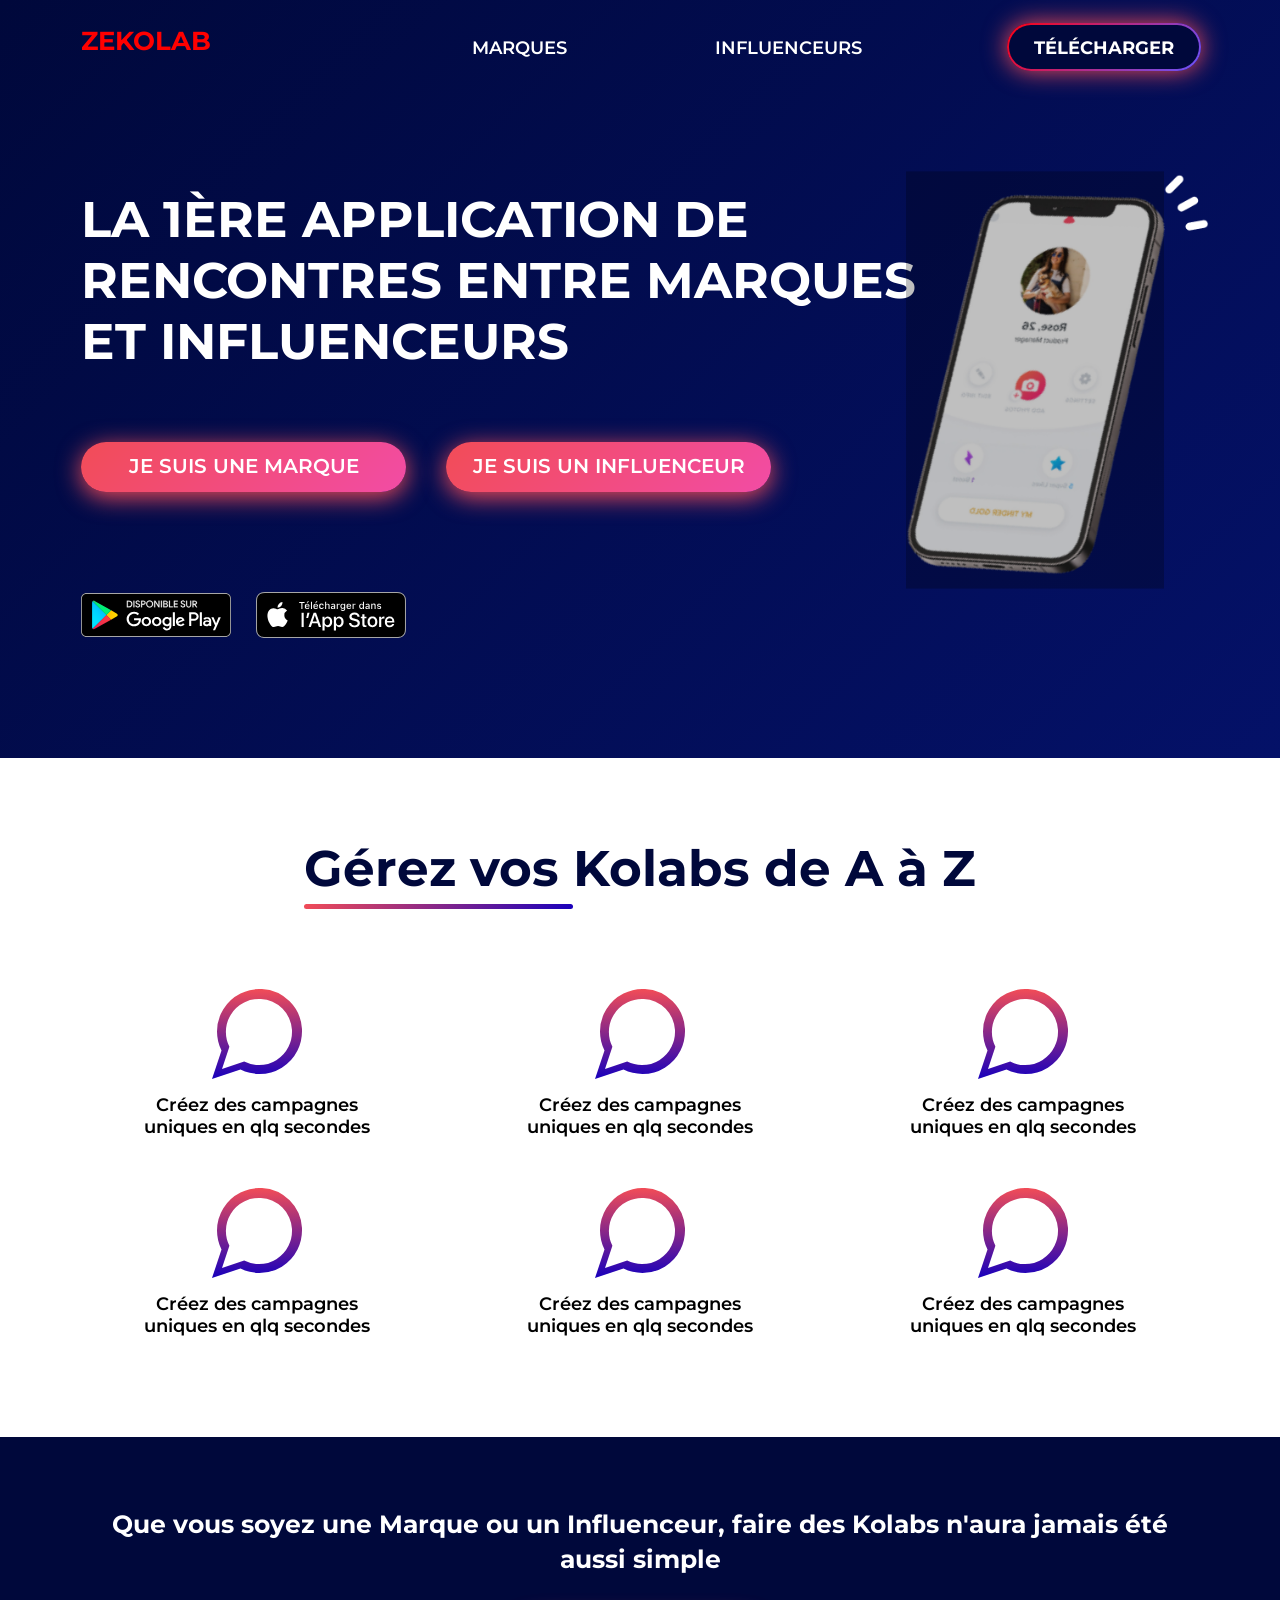
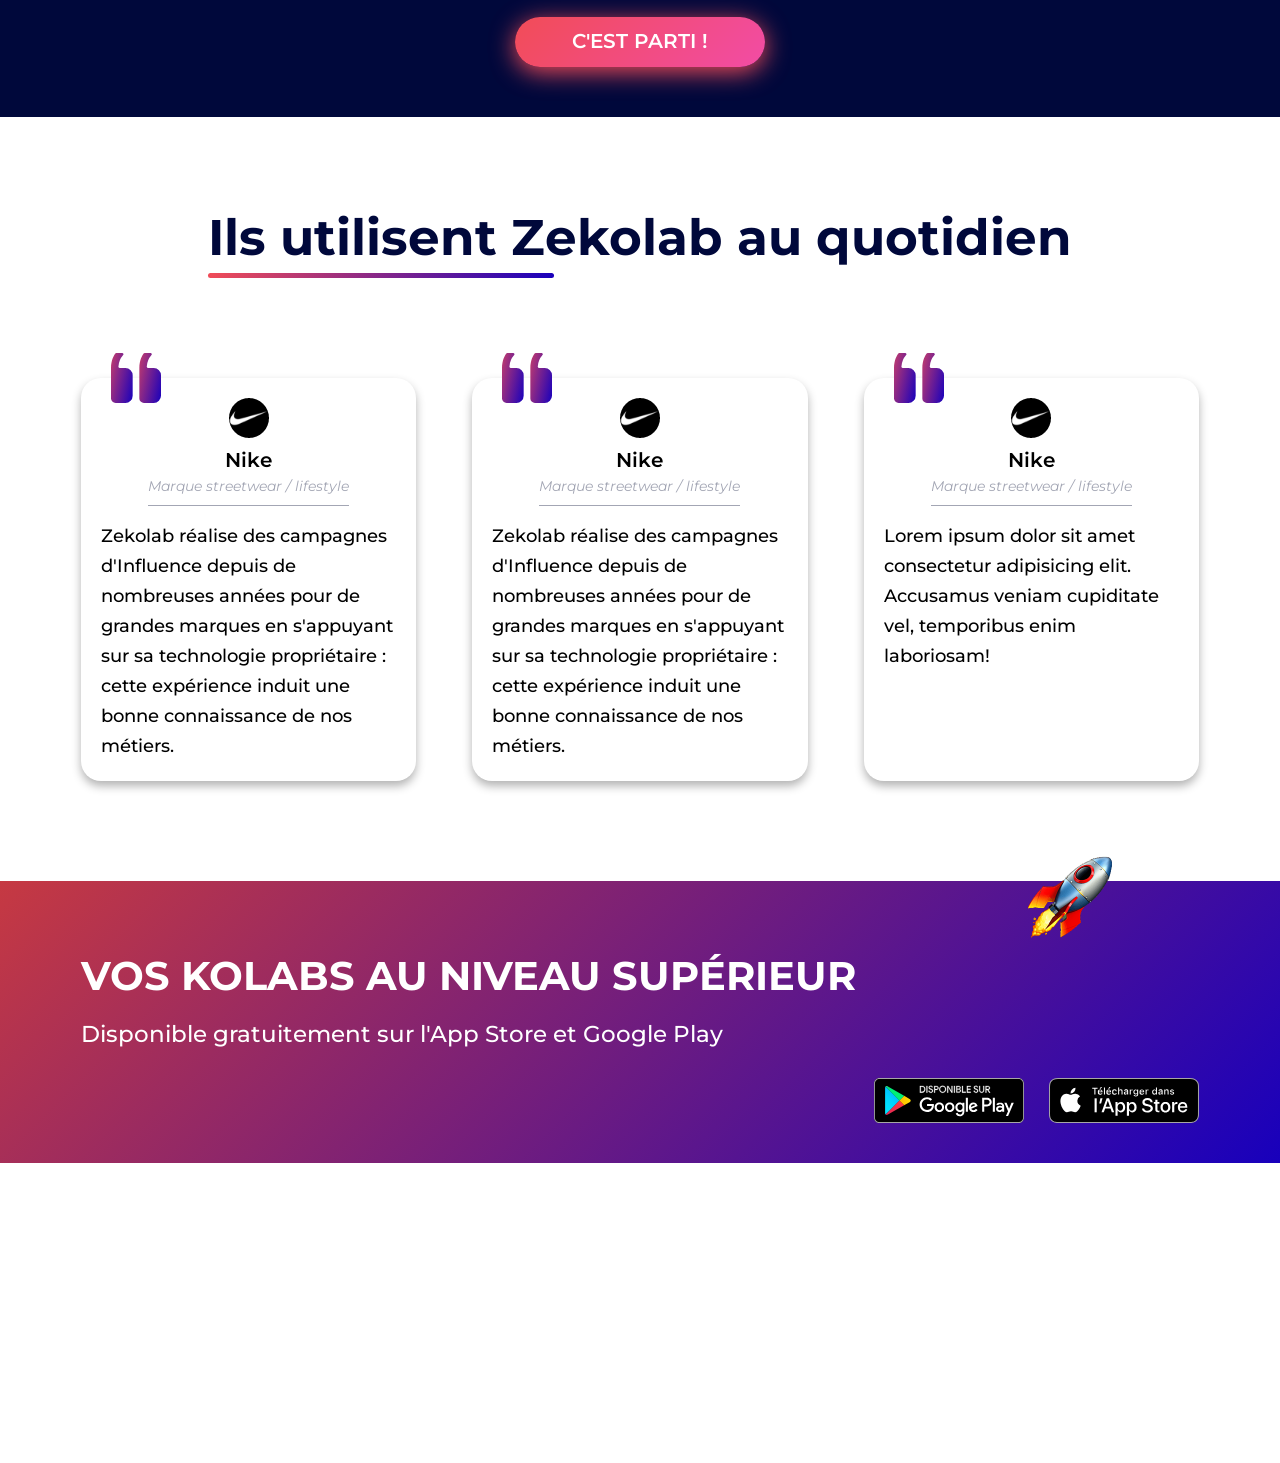
==== index.html @ 4296b431 "Few updates" ====
<!DOCTYPE html>
<html lang="en">

<head>
    <meta charset="UTF-8">
    <meta http-equiv="X-UA-Compatible" content="IE=edge">
    <meta name="viewport" content="width=device-width, initial-scale=1.0">

    <!-- LINKING CSS SHEETS  -->
    <link rel="stylesheet" href="./css/styles.css">
    <title>Zekolab | La première application de rencontres entre marques et influenceurs</title>

    <!-- LINKING SCRIPTS -->
    <script src="./scripts/header.js" type="text/javascript" defer></script>

</head>

<body>

    <section class="hero">

        <header>
            <nav class="container navbar row between" role="navigation">
                <div class="logo">
                    <h2 style="color:red">Zekolab</h2>
                </div>
                <ul class="navbar_content row between al-center">
                    <li><a href="#" class="navbar_link">Marques</a></li>
                    <li><a href="#" class="navbar_link">Influenceurs</a></li>
                    <!-- <li><a href="#" class="navbar_link">Blog</a></li> -->
                    <div class="navbar_cta-container">
                        <li><a href="#" class="navbar_cta">Télécharger</a></li>
                    </div>
                </ul>
                <label for="toggle-burger" class="burger-menu">
                    <input type="checkbox" id="toggle-burger" />
                    <span class="icon_burger-top"></span>
                    <span class="icon_burger-mid"></span>
                    <span class="icon_burger-bottom"></span>
                </label>
            </nav>
        </header>

        <div class="container hero-content row between">
            <div class="hero_left">
                <h1>La 1ère application de rencontres entre marques et influenceurs</h1>

                <div class="row container-ctas">
                    <div class="btn_container btn-red">
                        <a href="#" class="btn">Je suis une marque</a>
                    </div>
                    <div class="btn_container btn-red">
                        <a href="#" class="btn">Je suis un influenceur</a>
                    </div>
                </div>

            </div>
            <!-- METTRE UN SOURCESET ??? -->
            <div class="hero_right">
                <img src="./assets/images/mockup-phone-overlay.png" alt="Mockup téléphone Zekolab">
            </div>
        </div>
        <div class="container row al-center badge_container">
            <a href="#" class="badge-store">
                <img src="./assets/images/badge-play-store.svg" alt="Badge Play Store">
            </a>
            <a href="#" class="badge-store">
                <img src="./assets/images/badge-appstore.svg" alt="Badge Apple Store">
            </a>
        </div>
        <!-- <div class="container hero-content">
            <h1>La 1ère application de rencontres entre marques et influenceurs</h1>

            <div class="row container-ctas">
                <div class="btn_container btn-red">
                    <a href="#" class="btn">Je suis une marque</a>
                </div>
                <div class="btn_container btn-red">
                    <a href="#" class="btn">Je suis un influenceur</a>
                </div>
            </div>

            <div class="row al-center badge_container">
                <a href="#" class="badge-store">
                    <img src="./assets/images/badge-play-store.svg" alt="Badge Play Store">
                </a>
                <a href="#" class="badge-store">
                    <img src="./assets/images/badge-appstore.svg" alt="Badge Apple Store">
                </a>
            </div>
        </div> -->
    </section>

    <main role="main">
        <section class="container features">

            <div class="title_container">
                <h2 class="title-big">Gérez vos Kolabs de <nobr>A à Z</nobr>
                </h2>
            </div>

            <article class="features_block">
                <div class="features-article">
                    <img src="./assets/images/Groupe 26.svg" alt="">
                    <p>Créez des campagnes uniques en qlq secondes</p>
                </div>
                <div class="features-article">
                    <img src="./assets/images/Groupe 26.svg" alt="">
                    <p>Créez des campagnes uniques en qlq secondes</p>
                </div>
                <div class="features-article">
                    <img src="./assets/images/Groupe 26.svg" alt="">
                    <p>Créez des campagnes uniques en qlq secondes</p>
                </div>
                <div class="features-article">
                    <img src="./assets/images/Groupe 26.svg" alt="">
                    <p>Créez des campagnes uniques en qlq secondes</p>
                </div>
                <div class="features-article">
                    <img src="./assets/images/Groupe 26.svg" alt="">
                    <p>Créez des campagnes uniques en qlq secondes</p>
                </div>
                <div class="features-article">
                    <img src="./assets/images/Groupe 26.svg" alt="">
                    <p>Créez des campagnes uniques en qlq secondes</p>
                </div>
            </article>
        </section>

        <section class="go">
            <div class="container">
                <h3>Que vous soyez une Marque ou un Influenceur, faire des Kolabs n'aura jamais été aussi simple</h3>
                <div class="btn_container btn-red">
                    <a href="#" class="btn">C'est parti !</a>
                </div>
            </div>
        </section>

        <!-- ==== VERSION POUR LES MARQUES ====
        <section class="go">
            <div class="container">
                <h3>Une fois que vous aurez installé Zekolab, les influenceurs aussi pourront trouver votre profil et vous envoyer des demandes de Match</h3>
                <p>Trouvez la perle rare</p>
                <div class="btn_container btn-red">
                    <a href="#" class="btn">C'est parti !</a>
                </div>
            </div>
        </section>
     -->

        <section class="container feedbacks">
            <div class="title_container">
                <h2 class="title-big">Ils utilisent Zekolab au quotidien</h2>
            </div>

            <!-- <div class="feedbacks_container row between"> -->
            <div class="feedbacks_container">
                <article>
                    <img src="./assets/images/fdbck-logo-1.png" alt="Logo Nike">
                    <p class="brand-name">Nike</p>
                    <p class="brand-desc">Marque streetwear / lifestyle</p>
                    <p class="brand-text">
                        Zekolab réalise des campagnes d'Influence depuis de nombreuses années pour de grandes marques en
                        s'appuyant sur sa technologie propriétaire : cette expérience induit une bonne connaissance de
                        nos métiers.
                    </p>
                </article>
                <article>
                    <img src="./assets/images/fdbck-logo-1.png" alt="Logo Nike">
                    <p class="brand-name">Nike</p>
                    <p class="brand-desc">Marque streetwear / lifestyle</p>
                    <p class="brand-text">
                        Zekolab réalise des campagnes d'Influence depuis de nombreuses années pour de grandes marques en
                        s'appuyant sur sa technologie propriétaire : cette expérience induit une bonne connaissance de
                        nos métiers.
                    </p>
                </article>
                <article>
                    <img src="./assets/images/fdbck-logo-1.png" alt="Logo Nike">
                    <p class="brand-name">Nike</p>
                    <p class="brand-desc">Marque streetwear / lifestyle</p>
                    <p class="brand-text">
                        Lorem ipsum dolor sit amet consectetur adipisicing elit. Accusamus veniam cupiditate vel,
                        temporibus enim laboriosam!
                    </p>
                </article>
            </div>
        </section>

        <section class="level-up">
            <div class="container">
                <h2>Vos kolabs au niveau supérieur</h2>
                <h3>Disponible gratuitement sur l'App Store et Google Play</h3>
                <div class="row al-center badge_container">
                    <a href="#" class="badge-store">
                        <img src="./assets/images/badge-play-store.svg" alt="Badge Play Store">
                    </a>
                    <a href="#" class="badge-store">
                        <img src="./assets/images/badge-appstore.svg" alt="Badge Apple Store">
                    </a>
                </div>
            </div>
        </section>

    </main>
</body>

</html>
---- css/styles.css ----
@import url("https://fonts.googleapis.com/css2?family=Montserrat:ital,wght@0,300;0,400;0,500;0,600;0,700;0,800;0,900;1,300;1,400;1,500;1,600;1,700;1,800&display=swap");
:root {
  --dark-blue: #00083B;
  --red: #F24C57;
  --grey: #A3A6B4;
  --red-gradient: linear-gradient(135deg, var(--red), #F24CA5);
  --blue-gradient: linear-gradient(135deg, var(--dark-blue), #041168);
  --light-mcol-gradient: linear-gradient(135deg, #FC0011, #6953FE);
  --mcol-gradient: linear-gradient(135deg, var(--red), #1800BC);
  --red-box-shadow: 0 0 25px var(--red);
  --red-box-shadow-down: 0 5px 25px var(--red);
  --font-family: "Montserrat", "Roboto", sans-serif;
}

*, *::before, *::after {
  margin: 0;
  padding: 0;
  box-sizing: border-box;
}

p, h1, h2, h3, h4, h5, h6 {
  margin: 0;
  padding: 0;
}

/* Landscape phones and down */
/* Landscape phone to portrait tablet */
/* Portrait tablet to landscape and desktop */
/* Portrait laptop to large desktop */
/* Large desktop */
/* === HERO CHANGING BACKGROUND === */
/* Portrait tablet to landscape and desktop */
.container {
  width: 100%;
  margin-left: auto;
  margin-right: auto;
  padding-left: 16px;
  padding-right: 16px;
}
@media (max-width: 767px) {
  .container {
    max-width: 720px;
  }
}
@media (min-width: 768px) and (max-width: 979px) {
  .container {
    max-width: 850px;
  }
}
@media (min-width: 980px) and (max-width: 1199px) {
  .container {
    max-width: 1050px;
  }
}
@media (min-width: 1200px) {
  .container {
    max-width: 1150px;
  }
}

/* === FLEX === */
.row {
  display: flex;
  flex-wrap: wrap;
}

.column {
  display: flex;
  flex-direction: column;
  flex-wrap: wrap;
}

/* === SPACES === */
.around {
  justify-content: space-around;
}

.between {
  justify-content: space-between;
}

.evenly {
  justify-content: space-evenly;
}

.al-center {
  align-items: center;
}

/* === BUTTONS === */
.btn {
  color: #FFF;
  outline: none;
  text-decoration: none;
  text-transform: uppercase;
  font-weight: 600;
  font-size: 1.7rem;
}
.btn_container {
  height: 50px;
  border-radius: 30px;
  text-align: center;
  padding-top: 1.2rem;
}
@media (max-width: 767px) {
  .btn_container {
    padding-top: 1.3rem;
  }
}
@media (min-width: 768px) and (max-width: 979px) {
  .btn_container {
    width: 250px;
    padding-top: 1.5rem;
  }
}
@media (min-width: 980px) and (max-width: 1199px) {
  .btn_container {
    width: 250px;
    padding-top: 1.5rem;
  }
}
@media (min-width: 1200px) {
  .btn_container {
    width: 325px;
  }
}
.btn-red {
  background-image: var(--red-gradient);
  box-shadow: var(--red-box-shadow-down);
}
@media (min-width: 1200px) {
  .btn {
    font-size: 2rem;
  }
}

.title_container {
  text-align: center;
  padding-left: 1.6rem;
  padding-right: 1.6rem;
}
.title-big {
  color: var(--dark-blue);
  font-size: 5rem;
  text-align: center;
  position: relative;
  display: inline-block;
  margin-bottom: 9rem;
}
.title-big::before {
  content: "";
  display: block;
  height: 5px;
  width: 40%;
  background-image: var(--mcol-gradient);
  border-radius: 5px;
  position: absolute;
  bottom: -1rem;
  left: 0;
}
@media (max-width: 767px) {
  .title-big {
    font-size: 3.5rem;
    line-height: 4.5rem;
  }
}

:root {
  font-size: 62.5%;
}

body {
  font-size: 1.6rem;
  color: var(--text);
  font-family: var(--font-family);
}

ul {
  list-style-type: none;
}

img {
  display: block;
  width: 100%;
  max-width: 100%;
  height: auto;
}

/* === HEADER === */
header {
  padding-top: 2.5rem;
}
header.active {
  width: 100vw;
  height: 100vh;
  background-color: var(--dark-blue);
  position: absolute;
  top: 0;
  left: 0;
  z-index: 10;
  padding-left: 1.6rem;
  padding-right: 1.6rem;
}
header.active .navbar_content {
  display: flex;
  flex-direction: column;
  height: 50vh;
  font-size: 2rem;
  position: absolute;
  top: 50vh;
  left: 50vw;
  transform: translateX(-50%) translateY(-50%);
}
header.active .navbar_content > li.run-transition {
  transition: opacity 0.2s linear;
  opacity: 1;
}
header .navbar {
  color: #FFF;
  text-transform: uppercase;
  font-size: 1.75rem;
}
header .navbar_content {
  width: 65%;
}
@media (max-width: 900px) {
  header .navbar_content {
    display: none;
  }
}
header .navbar_link {
  font-weight: 600;
}
header .navbar_cta {
  font-weight: 700;
}
header .navbar_cta-container {
  background-color: var(--dark-blue);
  border-radius: 3rem;
  padding: 1.2rem 2.5rem 1.1rem;
  position: relative;
}
header .navbar_cta-container::before {
  content: "";
  display: block;
  background-image: var(--light-mcol-gradient);
  border-radius: inherit;
  box-shadow: var(--red-box-shadow);
  width: calc(100% + 4px);
  height: calc(100% + 4px);
  z-index: -1;
  position: absolute;
  top: 0;
  left: 0;
  transform: translateX(-2px) translateY(-2px);
}
header .navbar .burger-menu {
  display: flex;
  flex-direction: column;
  width: 28px;
  cursor: pointer;
  position: absolute;
  top: 2.5rem;
  right: 1.75rem;
  z-index: 10000;
}
@media (min-width: 900px) {
  header .navbar .burger-menu {
    display: none;
  }
}
header .navbar .burger-menu .icon_burger-top, header .navbar .burger-menu .icon_burger-bottom, header .navbar .burger-menu .icon_burger-mid {
  background: #fff;
  border-radius: 10px;
  height: 4px;
  margin: 3px 0;
  width: 100%;
  transform-origin: center left;
  transition: 0.4s cubic-bezier(0.68, -0.6, 0.32, 1.6);
}
header .navbar .burger-menu input[type=checkbox] {
  display: none;
}
header .navbar .burger-menu input[type=checkbox]:checked ~ .icon_burger-top {
  transform: rotate(0.125turn);
}
header .navbar .burger-menu input[type=checkbox]:checked ~ .icon_burger-mid {
  transform: translateX(17.5px);
  opacity: 0;
}
header .navbar .burger-menu input[type=checkbox]:checked ~ .icon_burger-bottom {
  transform: rotate(-0.125turn);
}

/* === HERO === */
.hero {
  background: var(--blue-gradient);
  position: relative;
  z-index: 0;
  padding-left: 1.6rem;
  padding-right: 1.6rem;
}
.hero h1 {
  color: #FFF;
  font-size: 5rem;
  text-transform: uppercase;
  margin-bottom: 7rem;
}
@media (max-width: 767px) {
  .hero h1 {
    font-size: 3.5rem;
    line-height: 4.5rem;
    margin-bottom: 4rem;
  }
}
@media (max-width: 900px) {
  .hero h1 {
    width: 100%;
  }
}
.hero .container-ctas {
  column-gap: 4rem;
  margin-bottom: 10rem;
}
@media (max-width: 767px) {
  .hero .container-ctas {
    flex-direction: column;
    row-gap: 3.5rem;
  }
}
@media (max-width: 900px) {
  .hero .container-ctas {
    justify-content: center;
    margin-bottom: 7rem;
  }
}
.hero-content {
  padding-top: 12rem;
}
.hero-content .hero_left {
  width: 75%;
}
@media (max-width: 767px) {
  .hero-content .hero_left {
    width: 100%;
  }
}
.hero-content .hero_right {
  width: 25%;
  height: auto;
  transform: scale(1.1);
}
@media (max-width: 767px) {
  .hero-content .hero_right {
    width: 60%;
    margin: 0 auto 4rem;
  }
}
@media (max-width: 767px) {
  .hero-content {
    padding-top: 5rem;
  }
}

/* === BADGES STORES === */
.badge_container {
  padding-bottom: 12rem;
  column-gap: 2.5rem;
  row-gap: 2rem;
}
@media (max-width: 900px) {
  .badge_container {
    justify-content: center;
    padding-bottom: 9rem;
  }
}
.badge-store img {
  width: 15rem;
}
@media (max-width: 900px) {
  .badge-store img {
    width: 20rem;
  }
}
@media (max-width: 767px) {
  .badge-store img {
    width: 15rem;
  }
}

/* === FEATURES === */
.features {
  padding: 8rem 0;
}
.features_block {
  display: grid;
  grid-template-columns: repeat(3, 1fr);
  grid-row-gap: 5rem;
  align-items: center;
  justify-items: center;
}
@media (max-width: 900px) {
  .features_block {
    grid-template-columns: repeat(2, 1fr);
  }
}
.features-article {
  width: 25rem;
  display: flex;
  flex-direction: column;
}
@media (max-width: 600px) {
  .features-article {
    width: 15rem;
  }
}
.features-article img {
  height: 90px;
  width: auto;
  margin-bottom: 1.5rem;
}
.features-article p {
  text-align: center;
  font-weight: 600;
  font-size: 1.8rem;
}

/* === GO SECTION === */
.go {
  background-color: var(--dark-blue);
  color: #fff;
  text-align: center;
  padding: 7rem 0 5rem;
  margin-top: 2rem;
}
.go .container {
  display: flex;
  flex-direction: column;
  align-items: center;
}
.go h3 {
  margin-bottom: 4rem;
  font-size: 2.5rem;
  line-height: 3.5rem;
}
.go p {
  margin-bottom: 2rem;
  font-size: 1.8rem;
  font-weight: 500;
}
.go .btn {
  font-size: 2rem;
}
.go .btn_container {
  padding-top: 1.2rem;
  width: 250px !important;
}

/* === FEEDBACKS === */
.feedbacks {
  margin-top: 9rem;
  margin-bottom: 10rem;
}
.feedbacks_container {
  display: flex;
  flex-wrap: wrap;
  flex-direction: column;
}
@media only screen and (min-width: 481px) {
  .feedbacks_container {
    flex-direction: row;
    justify-content: space-between;
  }
}
.feedbacks article {
  width: 100%;
  margin-top: 4rem;
  box-shadow: 0 0.5rem 1rem rgba(0, 0, 0, 0.3);
  border-radius: 2rem;
  padding: 2rem;
  position: relative;
  display: flex;
  flex-direction: column;
  align-items: center;
}
@media only screen and (min-width: 481px) and (max-width: 767px) {
  .feedbacks article {
    width: 45%;
  }
  .feedbacks article:last-child {
    margin-left: auto;
    margin-right: auto;
  }
}
@media only screen and (min-width: 768px) {
  .feedbacks article {
    width: 30%;
    margin-top: 2rem;
  }
}
.feedbacks article::before {
  content: "";
  display: block;
  width: 5rem;
  height: 5rem;
  background: transparent no-repeat url(../assets/images/icon-feedbacks.svg);
  background-size: contain;
  position: absolute;
  top: -2.5rem;
  left: 3rem;
}
.feedbacks article img {
  width: 4rem;
  margin-bottom: 1rem;
}
.feedbacks article .brand-name {
  font-size: 2rem;
  font-weight: 600;
}
.feedbacks article .brand-desc {
  color: var(--grey);
  font-size: 1.4rem;
  font-style: italic;
  padding-top: 0.5rem;
  padding-bottom: 1rem;
  border-bottom: 1px solid var(--grey);
}
.feedbacks article .brand-text {
  font-weight: 500;
  font-size: 1.8rem;
  line-height: 3rem;
  padding-top: 1.5rem;
}
@media (min-width: 768px) and (max-width: 979px) {
  .feedbacks article .brand-text {
    font-size: 1.6rem;
    line-height: 2.5rem;
  }
}

/* === LEVEL UP === */
.level-up {
  background: transparent linear-gradient(135deg, #C63942, #1800BC);
  padding: 7rem 0 4rem;
  margin-bottom: 30rem;
  color: #FFF;
}
.level-up > div {
  position: relative;
}
.level-up > div::after {
  content: "";
  display: block;
  position: absolute;
  width: 9rem;
  height: 9rem;
  background: transparent url(../assets/images/fusee-icon.png) no-repeat center;
  background-size: contain;
  top: -10rem;
  right: 10rem;
}
@media (min-width: 768px) and (max-width: 979px) {
  .level-up > div::after {
    width: 8rem;
    height: 8rem;
    right: 3rem;
  }
}
@media (max-width: 480px) {
  .level-up > div::after {
    left: 50%;
    transform: translateX(-50%);
    top: -11rem;
  }
}
.level-up h2 {
  font-size: 4rem;
  text-transform: uppercase;
}
.level-up h3 {
  font-size: 2.25rem;
  font-weight: 500;
  margin: 2rem 0 3rem;
}
.level-up .badge_container {
  justify-content: flex-end;
  padding-bottom: 0;
}
@media (max-width: 900px) {
  .level-up .badge_container {
    justify-content: center;
  }
  .level-up .badge_container img {
    width: 15rem;
  }
}

a {
  color: inherit;
  text-decoration: none;
  cursor: pointer;
}

/*# sourceMappingURL=styles.css.map */
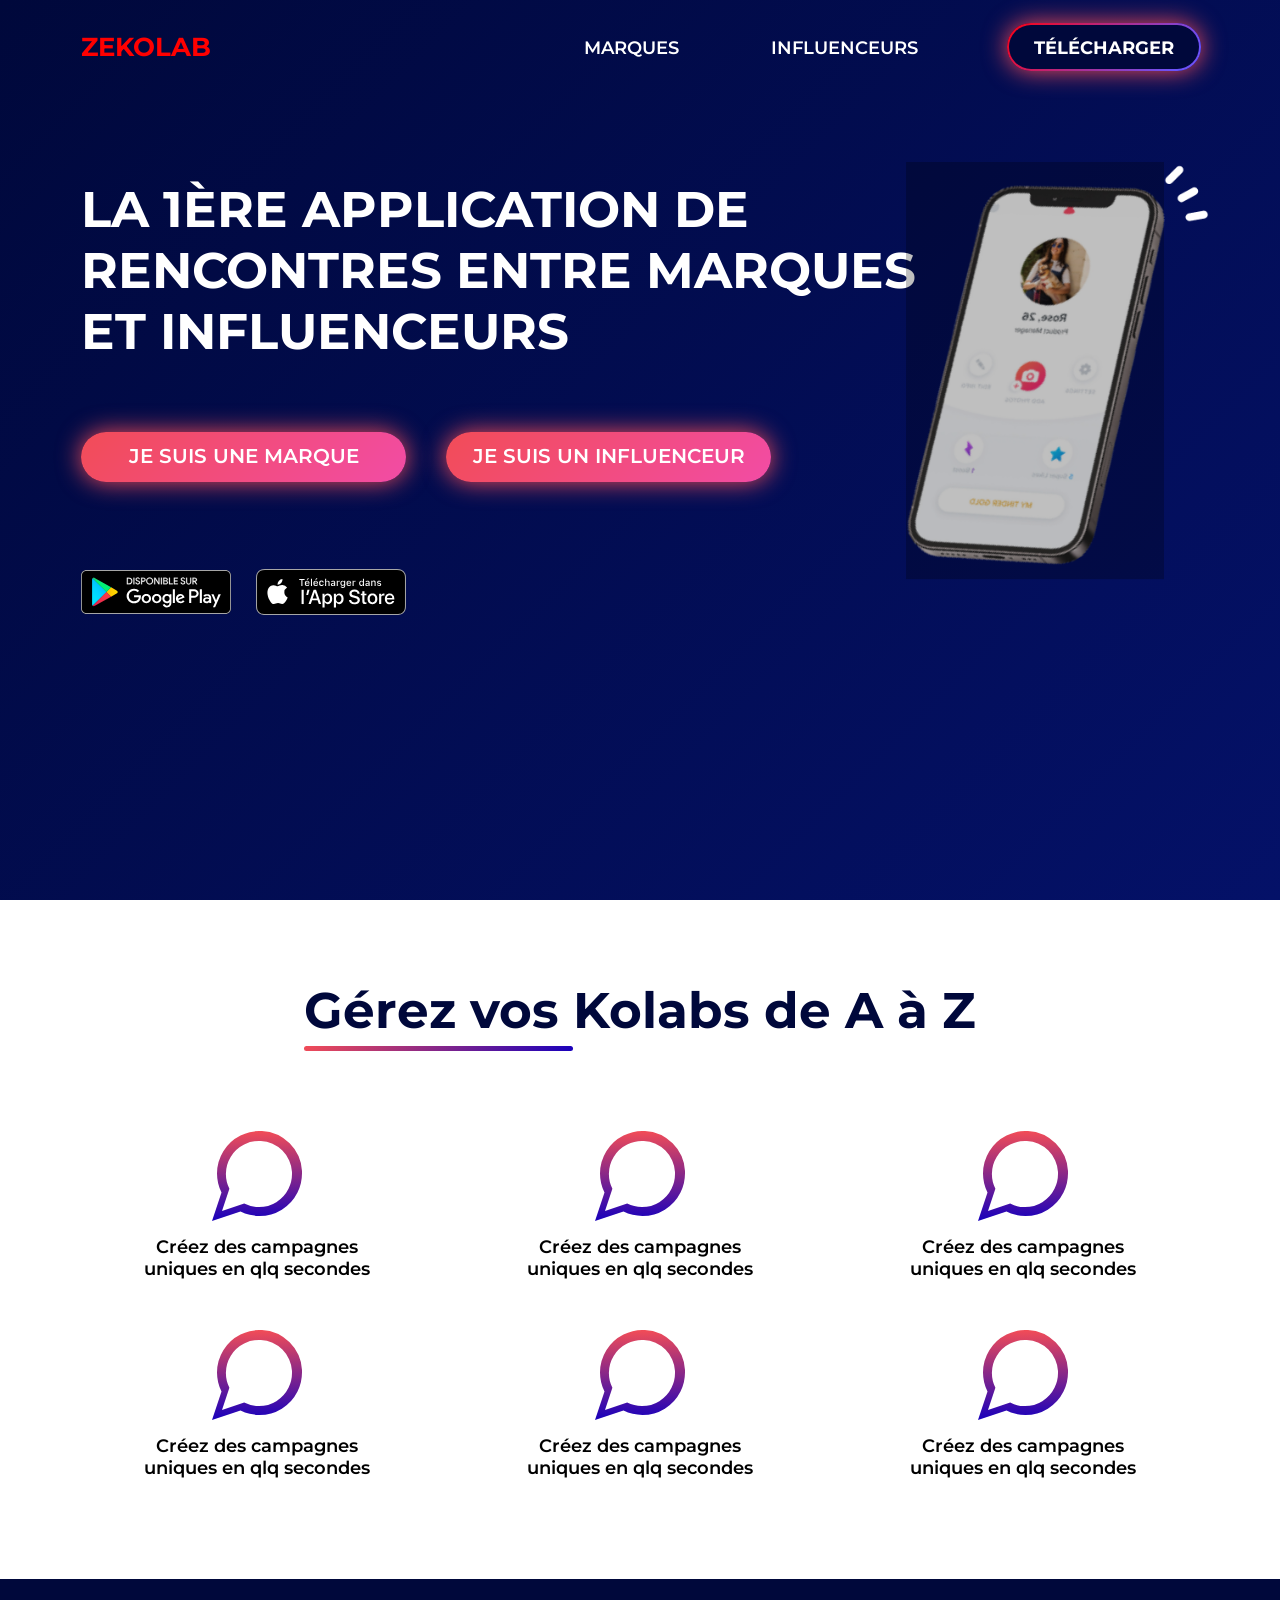
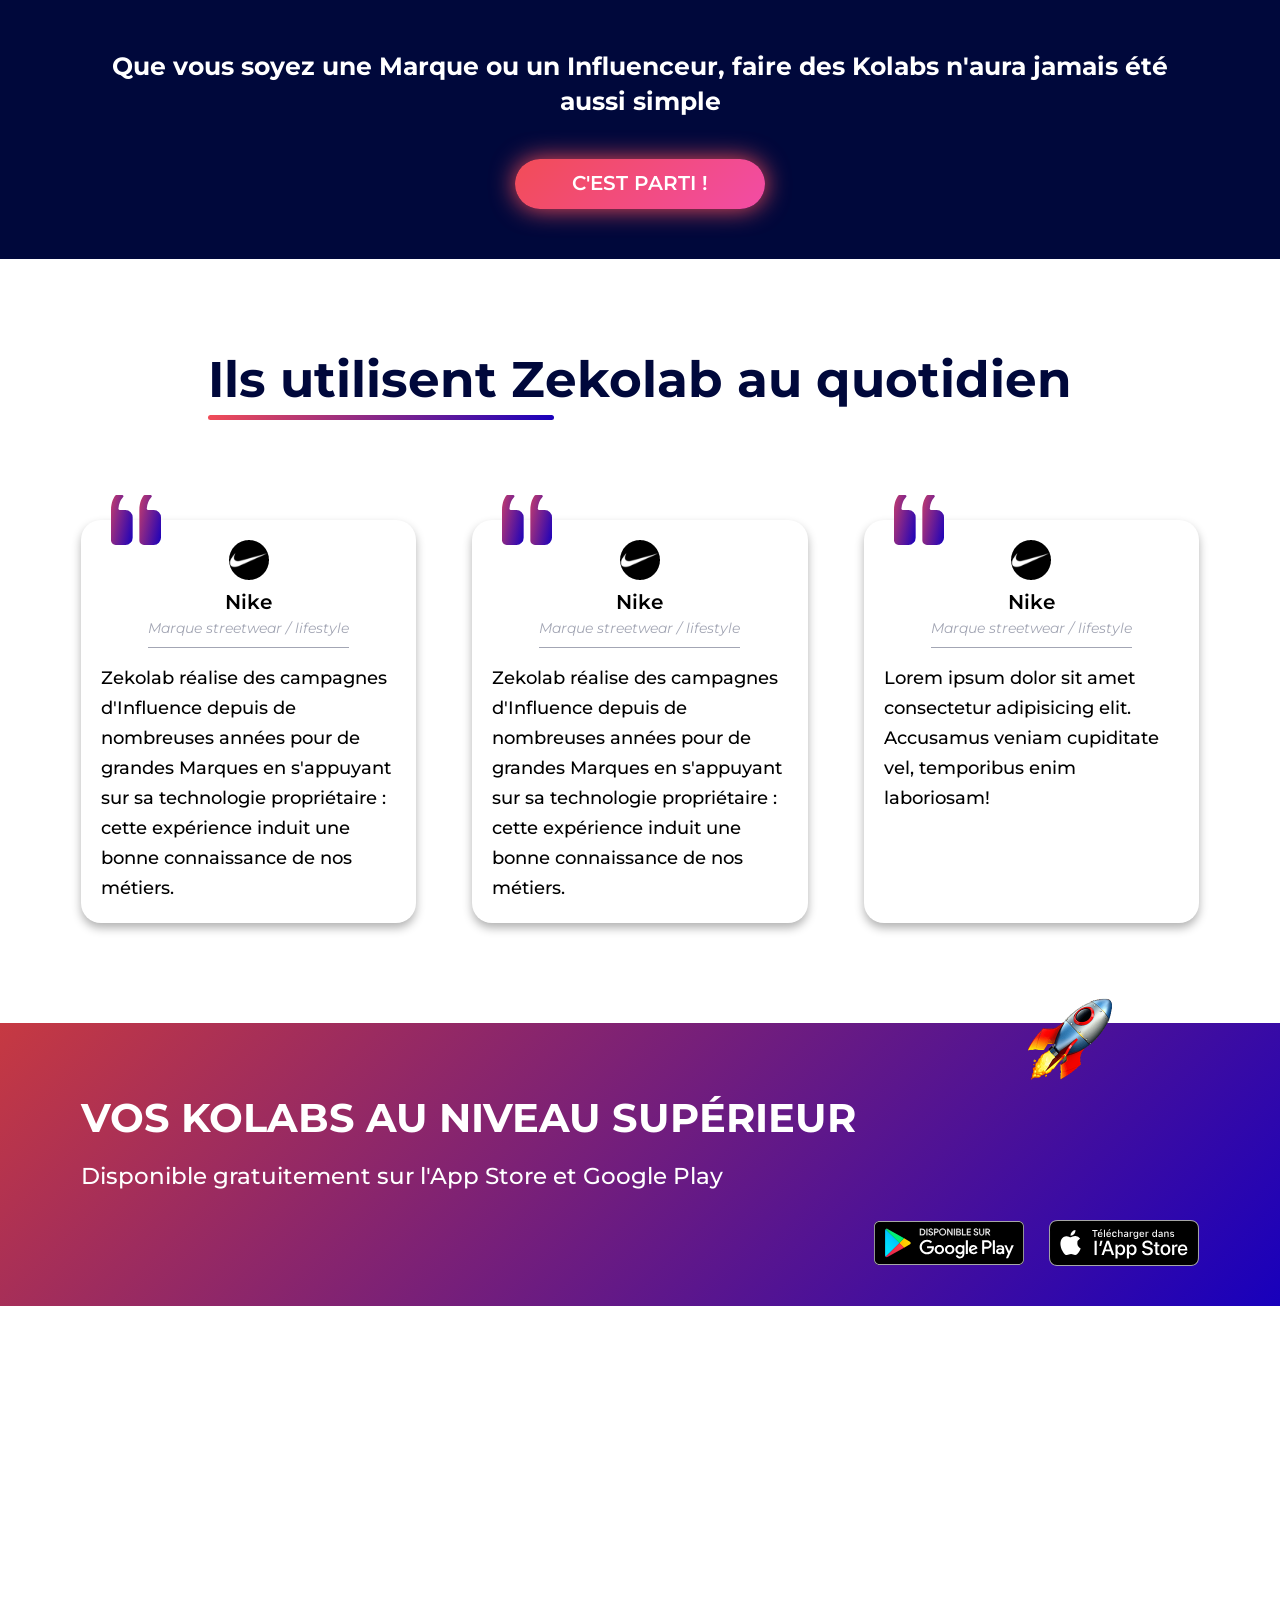
==== commit 30ccb211: "Last modif on hero" ====
--- a/index.html
+++ b/index.html
@@ -8,7 +8,7 @@
 
     <!-- LINKING CSS SHEETS  -->
     <link rel="stylesheet" href="./css/styles.css">
-    <title>Zekolab | La première application de rencontres entre marques et influenceurs</title>
+    <title>Zekolab | La première application de rencontres entre Marques et Influenceurs</title>
 
     <!-- LINKING SCRIPTS -->
     <script src="./scripts/header.js" type="text/javascript" defer></script>
@@ -25,9 +25,8 @@
                     <h2 style="color:red">Zekolab</h2>
                 </div>
                 <ul class="navbar_content row between al-center">
-                    <li><a href="#" class="navbar_link">Marques</a></li>
+                    <li><a href="./features/Marques.html" class="navbar_link">Marques</a></li>
                     <li><a href="#" class="navbar_link">Influenceurs</a></li>
-                    <!-- <li><a href="#" class="navbar_link">Blog</a></li> -->
                     <div class="navbar_cta-container">
                         <li><a href="#" class="navbar_cta">Télécharger</a></li>
                     </div>
@@ -43,7 +42,7 @@
 
         <div class="container hero-content row between">
             <div class="hero_left">
-                <h1>La 1ère application de rencontres entre marques et influenceurs</h1>
+                <h1>La 1ère application de rencontres entre Marques et Influenceurs</h1>
 
                 <div class="row container-ctas">
                     <div class="btn_container btn-red">
@@ -58,7 +57,7 @@
             <!-- METTRE UN SOURCESET ??? -->
             <div class="hero_right">
                 <img src="./assets/images/mockup-phone-overlay.png" alt="Mockup téléphone Zekolab">
-            </div>
+            </div>  
         </div>
         <div class="container row al-center badge_container">
             <a href="#" class="badge-store">
@@ -68,27 +67,6 @@
                 <img src="./assets/images/badge-appstore.svg" alt="Badge Apple Store">
             </a>
         </div>
-        <!-- <div class="container hero-content">
-            <h1>La 1ère application de rencontres entre marques et influenceurs</h1>
-
-            <div class="row container-ctas">
-                <div class="btn_container btn-red">
-                    <a href="#" class="btn">Je suis une marque</a>
-                </div>
-                <div class="btn_container btn-red">
-                    <a href="#" class="btn">Je suis un influenceur</a>
-                </div>
-            </div>
-
-            <div class="row al-center badge_container">
-                <a href="#" class="badge-store">
-                    <img src="./assets/images/badge-play-store.svg" alt="Badge Play Store">
-                </a>
-                <a href="#" class="badge-store">
-                    <img src="./assets/images/badge-appstore.svg" alt="Badge Apple Store">
-                </a>
-            </div>
-        </div> -->
     </section>
 
     <main role="main">
@@ -136,18 +114,6 @@
             </div>
         </section>
 
-        <!-- ==== VERSION POUR LES MARQUES ====
-        <section class="go">
-            <div class="container">
-                <h3>Une fois que vous aurez installé Zekolab, les influenceurs aussi pourront trouver votre profil et vous envoyer des demandes de Match</h3>
-                <p>Trouvez la perle rare</p>
-                <div class="btn_container btn-red">
-                    <a href="#" class="btn">C'est parti !</a>
-                </div>
-            </div>
-        </section>
-     -->
-
         <section class="container feedbacks">
             <div class="title_container">
                 <h2 class="title-big">Ils utilisent Zekolab au quotidien</h2>
@@ -160,7 +126,7 @@
                     <p class="brand-name">Nike</p>
                     <p class="brand-desc">Marque streetwear / lifestyle</p>
                     <p class="brand-text">
-                        Zekolab réalise des campagnes d'Influence depuis de nombreuses années pour de grandes marques en
+                        Zekolab réalise des campagnes d'Influence depuis de nombreuses années pour de grandes Marques en
                         s'appuyant sur sa technologie propriétaire : cette expérience induit une bonne connaissance de
                         nos métiers.
                     </p>
@@ -170,7 +136,7 @@
                     <p class="brand-name">Nike</p>
                     <p class="brand-desc">Marque streetwear / lifestyle</p>
                     <p class="brand-text">
-                        Zekolab réalise des campagnes d'Influence depuis de nombreuses années pour de grandes marques en
+                        Zekolab réalise des campagnes d'Influence depuis de nombreuses années pour de grandes Marques en
                         s'appuyant sur sa technologie propriétaire : cette expérience induit une bonne connaissance de
                         nos métiers.
                     </p>
--- a/css/styles.css
+++ b/css/styles.css
@@ -5,7 +5,7 @@
   --grey: #A3A6B4;
   --red-gradient: linear-gradient(135deg, var(--red), #F24CA5);
   --blue-gradient: linear-gradient(135deg, var(--dark-blue), #041168);
-  --light-mcol-gradient: linear-gradient(135deg, #FC0011, #6953FE);
+  --light-mcol-gradient: linear-gradient(135deg, #FC0011, #6953FE, #FC0011);
   --mcol-gradient: linear-gradient(135deg, var(--red), #1800BC);
   --red-box-shadow: 0 0 25px var(--red);
   --red-box-shadow-down: 0 5px 25px var(--red);
@@ -126,6 +126,11 @@
 }
 .btn-red {
   background-image: var(--red-gradient);
+  box-shadow: var(--red-box-shadow);
+  transition: all 0.3s ease-in-out;
+}
+.btn-red:hover {
+  transform: translateY(-5px);
   box-shadow: var(--red-box-shadow-down);
 }
 @media (min-width: 1200px) {
@@ -165,6 +170,176 @@
   }
 }
 
+/* === GO SECTION === */
+.go {
+  background-color: var(--dark-blue);
+  color: #fff;
+  text-align: center;
+  padding: 7rem 0 5rem;
+  margin-top: 2rem;
+}
+.go .container {
+  display: flex;
+  flex-direction: column;
+  align-items: center;
+}
+.go h3 {
+  margin-bottom: 4rem;
+  font-size: 2.5rem;
+  line-height: 3.5rem;
+}
+.go p {
+  margin-bottom: 2rem;
+  font-size: 1.8rem;
+  font-weight: 500;
+}
+.go .btn {
+  font-size: 2rem;
+}
+.go .btn_container {
+  padding-top: 1.2rem;
+  width: 250px !important;
+}
+
+/* === FEEDBACKS === */
+.feedbacks {
+  margin-top: 9rem;
+  margin-bottom: 10rem;
+}
+.feedbacks_container {
+  display: flex;
+  flex-wrap: wrap;
+  flex-direction: column;
+}
+@media only screen and (min-width: 481px) {
+  .feedbacks_container {
+    flex-direction: row;
+    justify-content: space-between;
+  }
+}
+.feedbacks article {
+  width: 100%;
+  margin-top: 4rem;
+  box-shadow: 0 0.5rem 1rem rgba(0, 0, 0, 0.3);
+  border-radius: 2rem;
+  padding: 2rem;
+  position: relative;
+  display: flex;
+  flex-direction: column;
+  align-items: center;
+}
+@media only screen and (min-width: 481px) and (max-width: 767px) {
+  .feedbacks article {
+    width: 45%;
+  }
+  .feedbacks article:last-child {
+    margin-left: auto;
+    margin-right: auto;
+  }
+}
+@media only screen and (min-width: 768px) {
+  .feedbacks article {
+    width: 30%;
+    margin-top: 2rem;
+  }
+}
+.feedbacks article::before {
+  content: "";
+  display: block;
+  width: 5rem;
+  height: 5rem;
+  background: transparent no-repeat url(../assets/images/icon-feedbacks.svg);
+  background-size: contain;
+  position: absolute;
+  top: -2.5rem;
+  left: 3rem;
+}
+.feedbacks article img {
+  width: 4rem;
+  margin-bottom: 1rem;
+}
+.feedbacks article .brand-name {
+  font-size: 2rem;
+  font-weight: 600;
+}
+.feedbacks article .brand-desc {
+  color: var(--grey);
+  font-size: 1.4rem;
+  font-style: italic;
+  padding-top: 0.5rem;
+  padding-bottom: 1rem;
+  border-bottom: 1px solid var(--grey);
+}
+.feedbacks article .brand-text {
+  font-weight: 500;
+  font-size: 1.8rem;
+  line-height: 3rem;
+  padding-top: 1.5rem;
+}
+@media (min-width: 768px) and (max-width: 979px) {
+  .feedbacks article .brand-text {
+    font-size: 1.6rem;
+    line-height: 2.5rem;
+  }
+}
+
+/* === LEVEL UP === */
+.level-up {
+  background: transparent linear-gradient(135deg, #C63942, #1800BC);
+  padding: 7rem 0 4rem;
+  margin-bottom: 30rem;
+  color: #FFF;
+}
+.level-up > div {
+  position: relative;
+}
+.level-up > div::after {
+  content: "";
+  display: block;
+  position: absolute;
+  width: 9rem;
+  height: 9rem;
+  background: transparent url(../assets/images/fusee-icon.png) no-repeat center;
+  background-size: contain;
+  top: -10rem;
+  right: 10rem;
+}
+@media (min-width: 768px) and (max-width: 979px) {
+  .level-up > div::after {
+    width: 8rem;
+    height: 8rem;
+    right: 3rem;
+  }
+}
+@media (max-width: 480px) {
+  .level-up > div::after {
+    left: 50%;
+    transform: translateX(-50%);
+    top: -11rem;
+  }
+}
+.level-up h2 {
+  font-size: 4rem;
+  text-transform: uppercase;
+}
+.level-up h3 {
+  font-size: 2.25rem;
+  font-weight: 500;
+  margin: 2rem 0 3rem;
+}
+.level-up .badge_container {
+  justify-content: flex-end;
+  padding-bottom: 0;
+}
+@media (max-width: 900px) {
+  .level-up .badge_container {
+    justify-content: center;
+  }
+  .level-up .badge_container img {
+    width: 15rem;
+  }
+}
+
 :root {
   font-size: 62.5%;
 }
@@ -189,6 +364,10 @@
 /* === HEADER === */
 header {
   padding-top: 2.5rem;
+}
+header .logo {
+  display: flex;
+  align-items: center;
 }
 header.active {
   width: 100vw;
@@ -221,7 +400,7 @@
   font-size: 1.75rem;
 }
 header .navbar_content {
-  width: 65%;
+  width: 55%;
 }
 @media (max-width: 900px) {
   header .navbar_content {
@@ -243,7 +422,6 @@
 header .navbar_cta-container::before {
   content: "";
   display: block;
-  background-image: var(--light-mcol-gradient);
   border-radius: inherit;
   box-shadow: var(--red-box-shadow);
   width: calc(100% + 4px);
@@ -253,6 +431,13 @@
   top: 0;
   left: 0;
   transform: translateX(-2px) translateY(-2px);
+  background-image: var(--light-mcol-gradient);
+  background-position: left;
+  background-size: 200%;
+  transition: background-position 0.3s ease-in-out;
+}
+header .navbar_cta-container:hover::before {
+  background-position: right;
 }
 header .navbar .burger-menu {
   display: flex;
@@ -299,6 +484,7 @@
   z-index: 0;
   padding-left: 1.6rem;
   padding-right: 1.6rem;
+  height: 100vh;
 }
 .hero h1 {
   color: #FFF;
@@ -308,9 +494,9 @@
 }
 @media (max-width: 767px) {
   .hero h1 {
-    font-size: 3.5rem;
-    line-height: 4.5rem;
-    margin-bottom: 4rem;
+    font-size: 2.25rem;
+    line-height: 3rem;
+    margin-bottom: 2rem;
   }
 }
 @media (max-width: 900px) {
@@ -320,22 +506,35 @@
 }
 .hero .container-ctas {
   column-gap: 4rem;
-  margin-bottom: 10rem;
+  margin-bottom: 6rem;
 }
 @media (max-width: 767px) {
   .hero .container-ctas {
     flex-direction: column;
-    row-gap: 3.5rem;
+    row-gap: 2.5rem;
+  }
+  .hero .container-ctas .btn_container {
+    padding-top: 0.7rem;
+    height: 35px;
+    border-radius: 25px;
+  }
+  .hero .container-ctas .btn_container .btn {
+    font-size: 1.5rem;
   }
 }
 @media (max-width: 900px) {
   .hero .container-ctas {
     justify-content: center;
-    margin-bottom: 7rem;
+    margin-bottom: 3rem;
   }
 }
 .hero-content {
-  padding-top: 12rem;
+  padding-top: 11rem;
+}
+@media (max-width: 767px) {
+  .hero-content {
+    padding-top: 4rem;
+  }
 }
 .hero-content .hero_left {
   width: 75%;
@@ -352,13 +551,22 @@
 }
 @media (max-width: 767px) {
   .hero-content .hero_right {
-    width: 60%;
-    margin: 0 auto 4rem;
+    max-width: 170px;
+    width: 50%;
+    margin: 0 auto 3rem;
   }
 }
 @media (max-width: 767px) {
   .hero-content {
     padding-top: 5rem;
+  }
+}
+@media (min-width: 420px) and (max-width: 767px) {
+  .hero .container-ctas {
+    align-items: center;
+  }
+  .hero .container-ctas .btn_container {
+    width: 350px;
   }
 }
 
@@ -377,14 +585,9 @@
 .badge-store img {
   width: 15rem;
 }
-@media (max-width: 900px) {
+@media (max-width: 767px) {
   .badge-store img {
-    width: 20rem;
-  }
-}
-@media (max-width: 767px) {
-  .badge-store img {
-    width: 15rem;
+    width: 10.5rem;
   }
 }
 
@@ -425,174 +628,37 @@
   font-size: 1.8rem;
 }
 
-/* === GO SECTION === */
-.go {
-  background-color: var(--dark-blue);
-  color: #fff;
-  text-align: center;
-  padding: 7rem 0 5rem;
-  margin-top: 2rem;
-}
-.go .container {
+.campain ul {
+  list-style-type: disc;
+}
+.campain h2 {
+  margin-top: 8rem;
+}
+.campain .block {
+  display: flex;
+}
+.campain .block .infos {
+  width: 48%;
   display: flex;
   flex-direction: column;
   align-items: center;
-}
-.go h3 {
-  margin-bottom: 4rem;
-  font-size: 2.5rem;
-  line-height: 3.5rem;
-}
-.go p {
-  margin-bottom: 2rem;
-  font-size: 1.8rem;
-  font-weight: 500;
-}
-.go .btn {
-  font-size: 2rem;
-}
-.go .btn_container {
-  padding-top: 1.2rem;
-  width: 250px !important;
-}
-
-/* === FEEDBACKS === */
-.feedbacks {
-  margin-top: 9rem;
-  margin-bottom: 10rem;
-}
-.feedbacks_container {
-  display: flex;
-  flex-wrap: wrap;
-  flex-direction: column;
-}
-@media only screen and (min-width: 481px) {
-  .feedbacks_container {
-    flex-direction: row;
-    justify-content: space-between;
-  }
-}
-.feedbacks article {
-  width: 100%;
-  margin-top: 4rem;
-  box-shadow: 0 0.5rem 1rem rgba(0, 0, 0, 0.3);
-  border-radius: 2rem;
-  padding: 2rem;
-  position: relative;
-  display: flex;
-  flex-direction: column;
-  align-items: center;
-}
-@media only screen and (min-width: 481px) and (max-width: 767px) {
-  .feedbacks article {
-    width: 45%;
-  }
-  .feedbacks article:last-child {
-    margin-left: auto;
-    margin-right: auto;
-  }
-}
-@media only screen and (min-width: 768px) {
-  .feedbacks article {
-    width: 30%;
-    margin-top: 2rem;
-  }
-}
-.feedbacks article::before {
-  content: "";
-  display: block;
-  width: 5rem;
-  height: 5rem;
-  background: transparent no-repeat url(../assets/images/icon-feedbacks.svg);
-  background-size: contain;
-  position: absolute;
-  top: -2.5rem;
-  left: 3rem;
-}
-.feedbacks article img {
-  width: 4rem;
-  margin-bottom: 1rem;
-}
-.feedbacks article .brand-name {
-  font-size: 2rem;
-  font-weight: 600;
-}
-.feedbacks article .brand-desc {
-  color: var(--grey);
-  font-size: 1.4rem;
-  font-style: italic;
-  padding-top: 0.5rem;
-  padding-bottom: 1rem;
-  border-bottom: 1px solid var(--grey);
-}
-.feedbacks article .brand-text {
-  font-weight: 500;
-  font-size: 1.8rem;
-  line-height: 3rem;
-  padding-top: 1.5rem;
-}
-@media (min-width: 768px) and (max-width: 979px) {
-  .feedbacks article .brand-text {
-    font-size: 1.6rem;
-    line-height: 2.5rem;
-  }
-}
-
-/* === LEVEL UP === */
-.level-up {
-  background: transparent linear-gradient(135deg, #C63942, #1800BC);
-  padding: 7rem 0 4rem;
-  margin-bottom: 30rem;
-  color: #FFF;
-}
-.level-up > div {
-  position: relative;
-}
-.level-up > div::after {
-  content: "";
-  display: block;
-  position: absolute;
-  width: 9rem;
-  height: 9rem;
-  background: transparent url(../assets/images/fusee-icon.png) no-repeat center;
-  background-size: contain;
-  top: -10rem;
-  right: 10rem;
-}
-@media (min-width: 768px) and (max-width: 979px) {
-  .level-up > div::after {
-    width: 8rem;
-    height: 8rem;
-    right: 3rem;
-  }
-}
-@media (max-width: 480px) {
-  .level-up > div::after {
-    left: 50%;
-    transform: translateX(-50%);
-    top: -11rem;
-  }
-}
-.level-up h2 {
-  font-size: 4rem;
-  text-transform: uppercase;
-}
-.level-up h3 {
-  font-size: 2.25rem;
-  font-weight: 500;
-  margin: 2rem 0 3rem;
-}
-.level-up .badge_container {
-  justify-content: flex-end;
-  padding-bottom: 0;
-}
-@media (max-width: 900px) {
-  .level-up .badge_container {
-    justify-content: center;
-  }
-  .level-up .badge_container img {
-    width: 15rem;
-  }
+  justify-content: center;
+}
+.campain .block .infos img {
+  width: 50px;
+  height: auto;
+}
+.campain .block .mockup {
+  width: 48%;
+}
+.campain .block .mockup img {
+  margin: 0 auto;
+}
+.campain .block:nth-child(odd) {
+  flex-direction: row;
+}
+.campain .block:nth-child(even) {
+  flex-direction: row-reverse;
 }
 
 a {
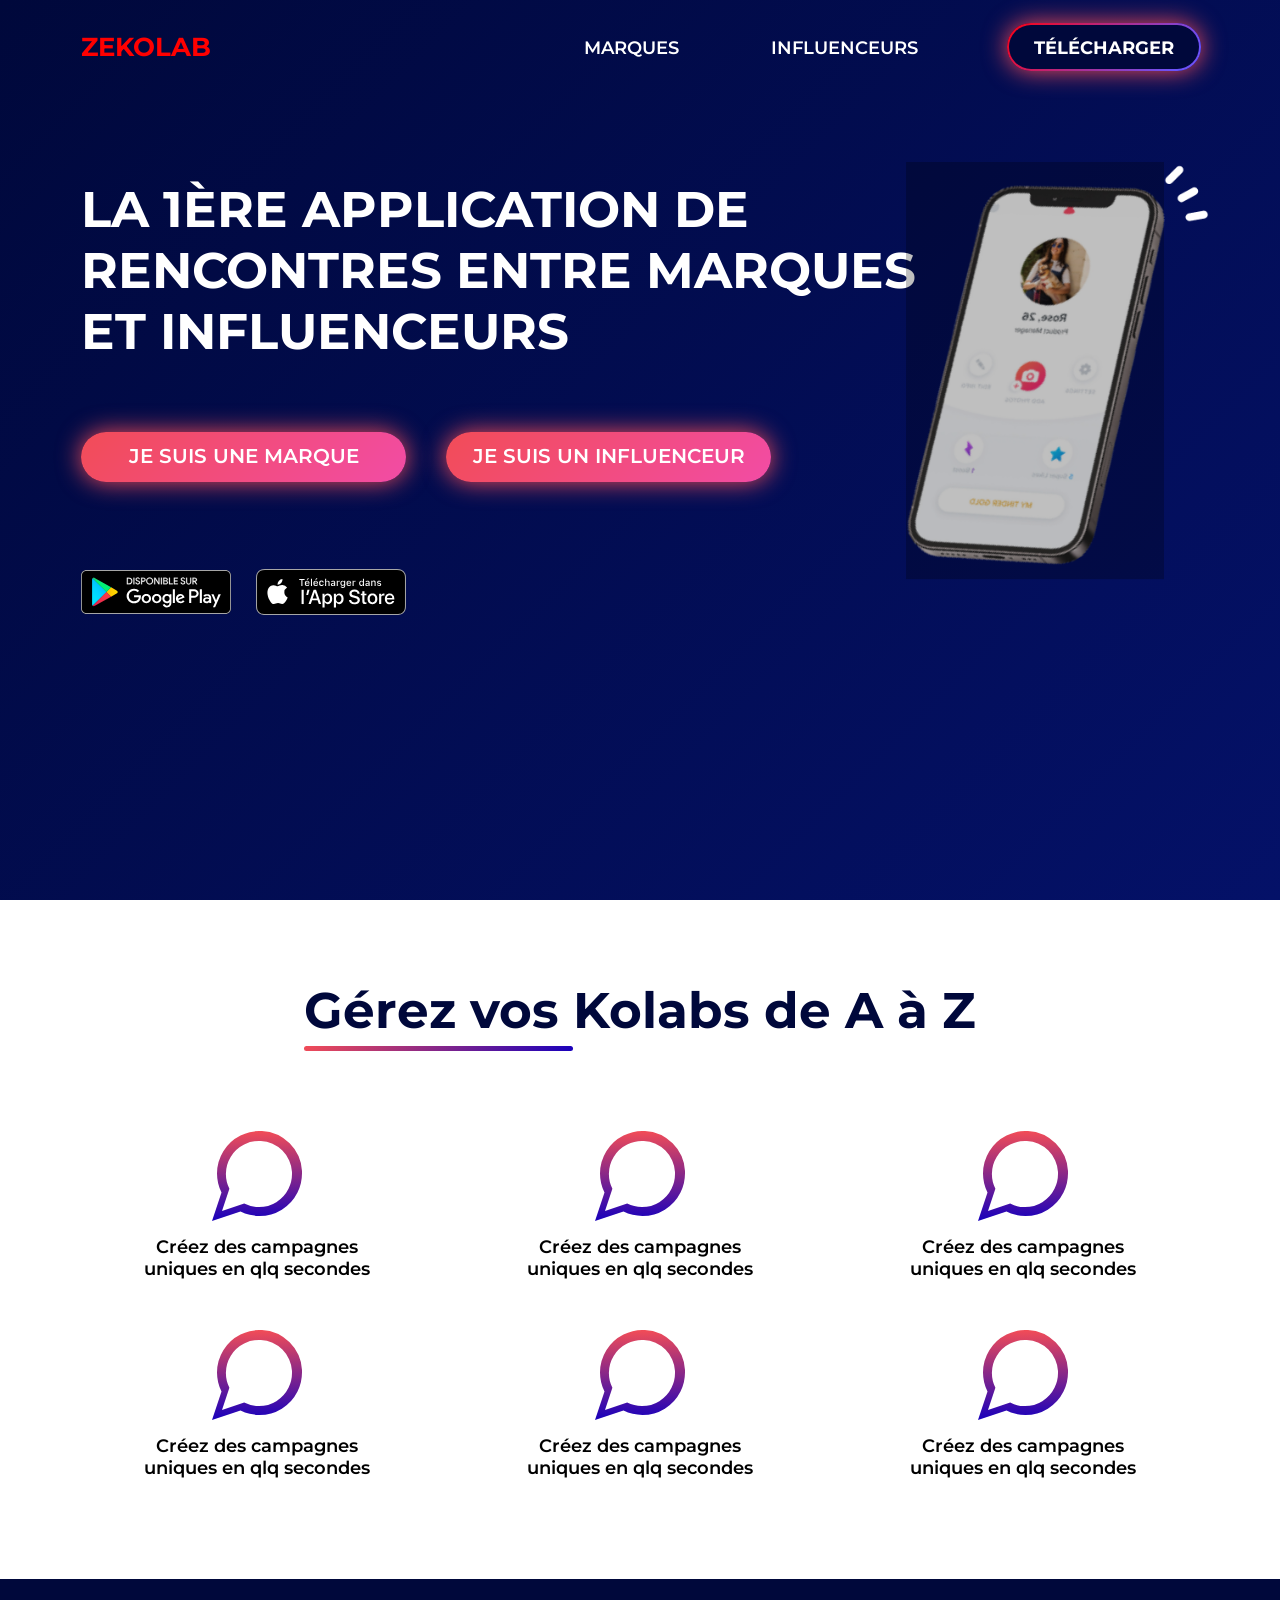
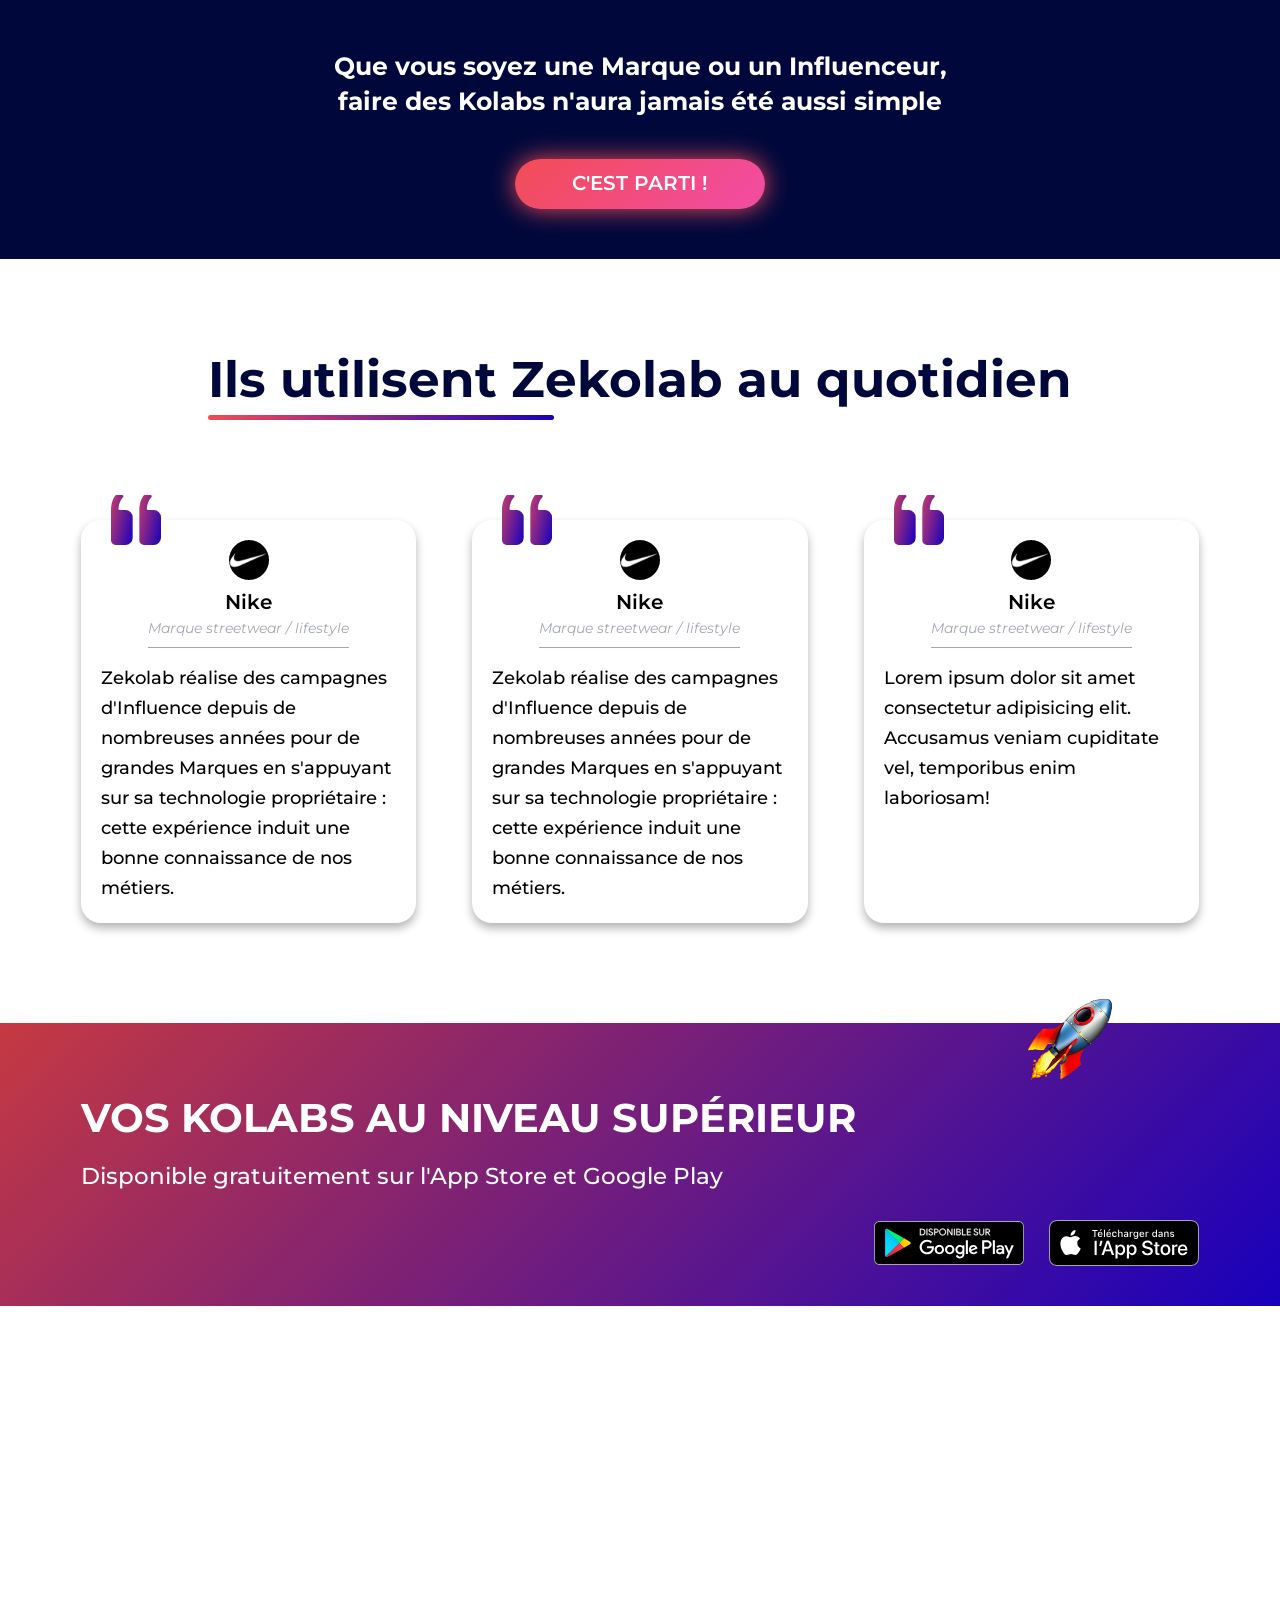
==== commit 1bdc24d8: "Responsive on Brand page" ====
--- a/index.html
+++ b/index.html
@@ -107,7 +107,9 @@
 
         <section class="go">
             <div class="container">
-                <h3>Que vous soyez une Marque ou un Influenceur, faire des Kolabs n'aura jamais été aussi simple</h3>
+                <h3>Que vous soyez une Marque ou un Influenceur,
+                    <br>
+                    faire des Kolabs n'aura jamais été aussi simple</h3>
                 <div class="btn_container btn-red">
                     <a href="#" class="btn">C'est parti !</a>
                 </div>
--- a/css/styles.css
+++ b/css/styles.css
@@ -139,6 +139,7 @@
   }
 }
 
+/* === TITLE === */
 .title_container {
   text-align: center;
   padding-left: 1.6rem;
@@ -168,6 +169,11 @@
     font-size: 3.5rem;
     line-height: 4.5rem;
   }
+}
+
+/* === CLASSES === */
+.overflow-hidden {
+  overflow: hidden;
 }
 
 /* === GO SECTION === */
@@ -628,29 +634,55 @@
   font-size: 1.8rem;
 }
 
-.campain ul {
-  list-style-type: disc;
-}
 .campain h2 {
   margin-top: 8rem;
 }
 .campain .block {
   display: flex;
+  align-items: center;
+}
+@media (max-width: 767px) {
+  .campain .block:nth-child(1n) {
+    flex-direction: column !important;
+    justify-content: center;
+  }
 }
 .campain .block .infos {
   width: 48%;
-  display: flex;
-  flex-direction: column;
-  align-items: center;
-  justify-content: center;
+}
+@media (max-width: 767px) {
+  .campain .block .infos {
+    width: 75%;
+  }
 }
 .campain .block .infos img {
   width: 50px;
   height: auto;
+  margin: 0 auto 2.5rem;
+}
+.campain .block .infos h3 {
+  margin-bottom: 2.5rem;
+  text-align: center;
+}
+.campain .block .infos p {
+  font-weight: 500;
+}
+.campain .block .infos ul {
+  justify-content: center;
+  row-gap: 2.5rem;
+  margin-top: 2rem;
 }
 .campain .block .mockup {
   width: 48%;
 }
+@media (max-width: 767px) {
+  .campain .block .mockup {
+    width: 60%;
+  }
+  .campain .block .mockup img {
+    margin: 6rem auto !important;
+  }
+}
 .campain .block .mockup img {
   margin: 0 auto;
 }
@@ -659,6 +691,34 @@
 }
 .campain .block:nth-child(even) {
   flex-direction: row-reverse;
+}
+.campain .block:nth-child(1) li {
+  padding: 0.5rem 1rem;
+  border-radius: 2rem;
+  box-shadow: 0 5px 10px #d9d9d9;
+  margin-right: 2rem;
+}
+.campain .block:nth-child(2) .infos > div {
+  justify-content: space-evenly;
+}
+.campain .block:nth-child(2) .infos > div img {
+  margin: 0 0 2.5rem;
+}
+.campain .block:nth-child(2) p {
+  margin-bottom: 1.5rem;
+}
+.campain .block:nth-child(3) ul {
+  list-style-type: disc;
+}
+.campain .block:nth-child(3) ul li {
+  margin-bottom: 1.5rem;
+  margin-left: 16px;
+}
+.campain .block:nth-child(3) ul li span {
+  font-weight: 600;
+}
+.campain .block:nth-child(5) ul {
+  list-style-type: disc;
 }
 
 a {
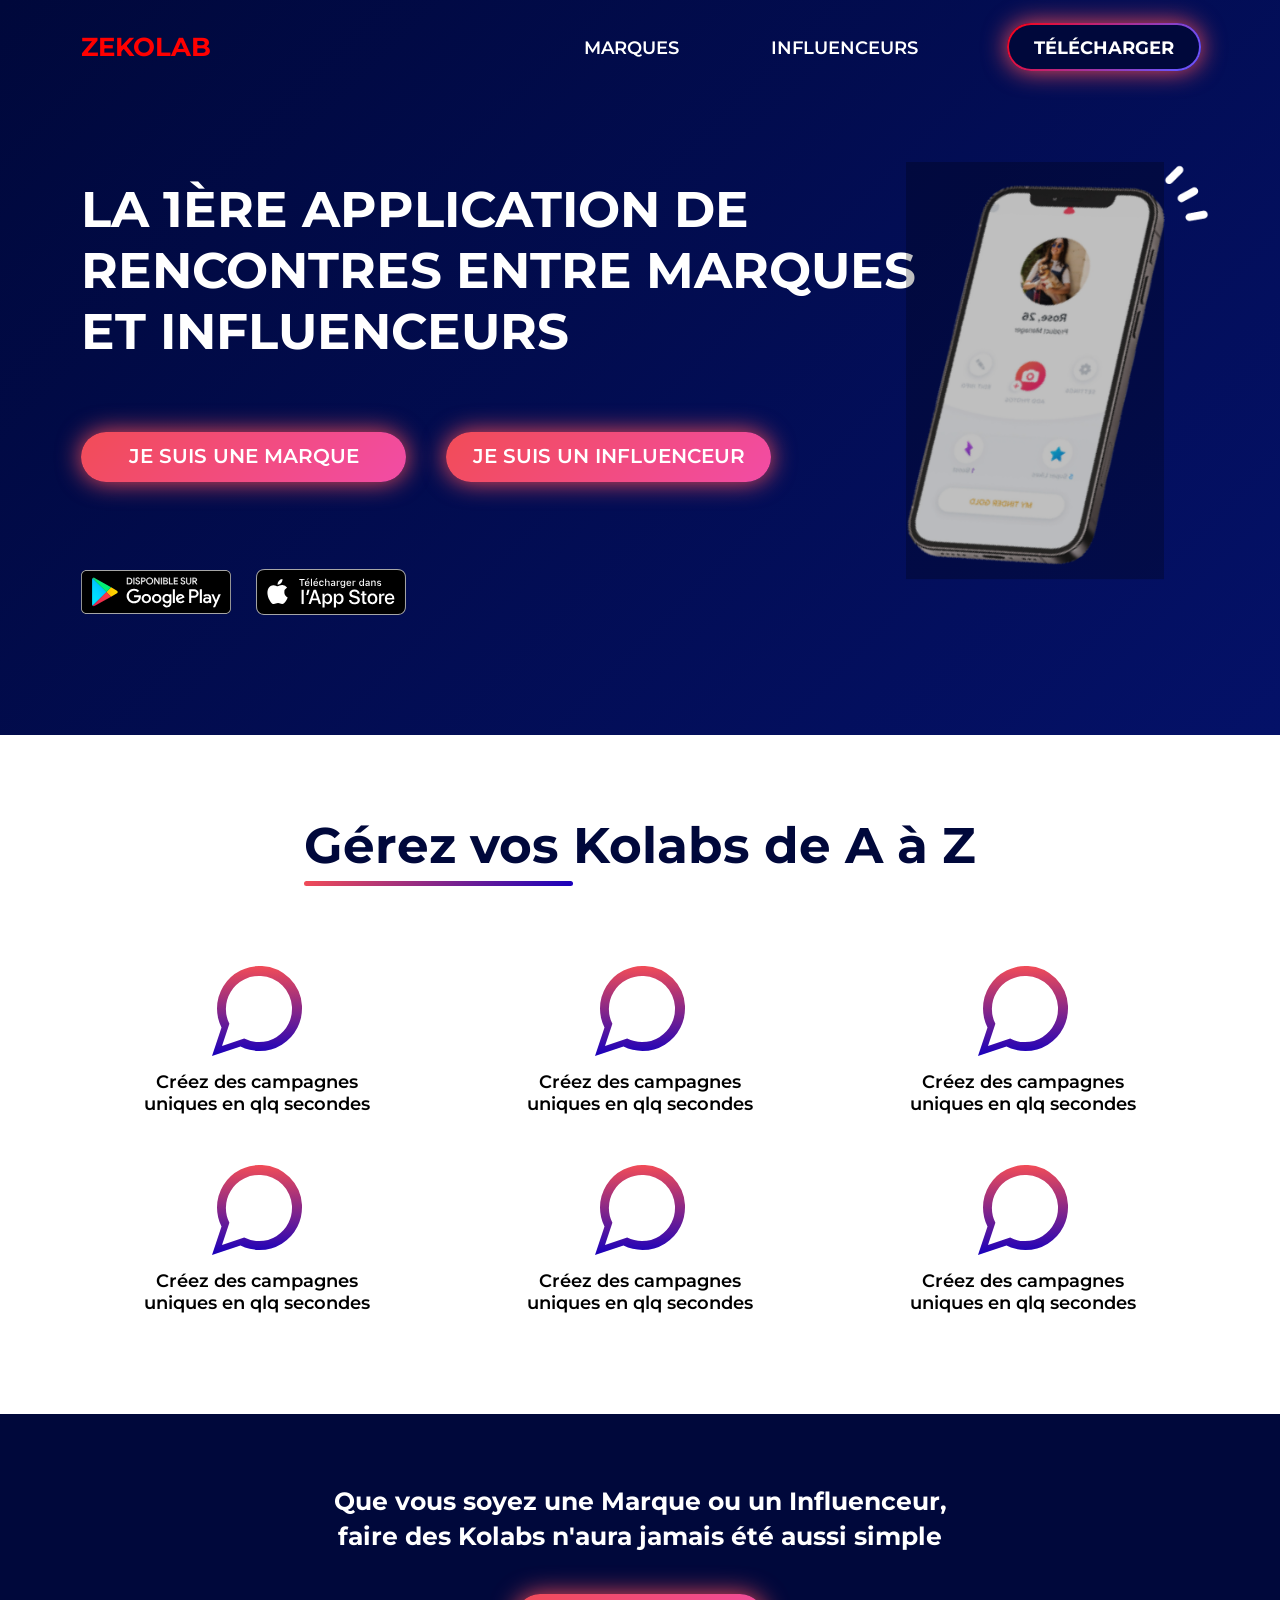
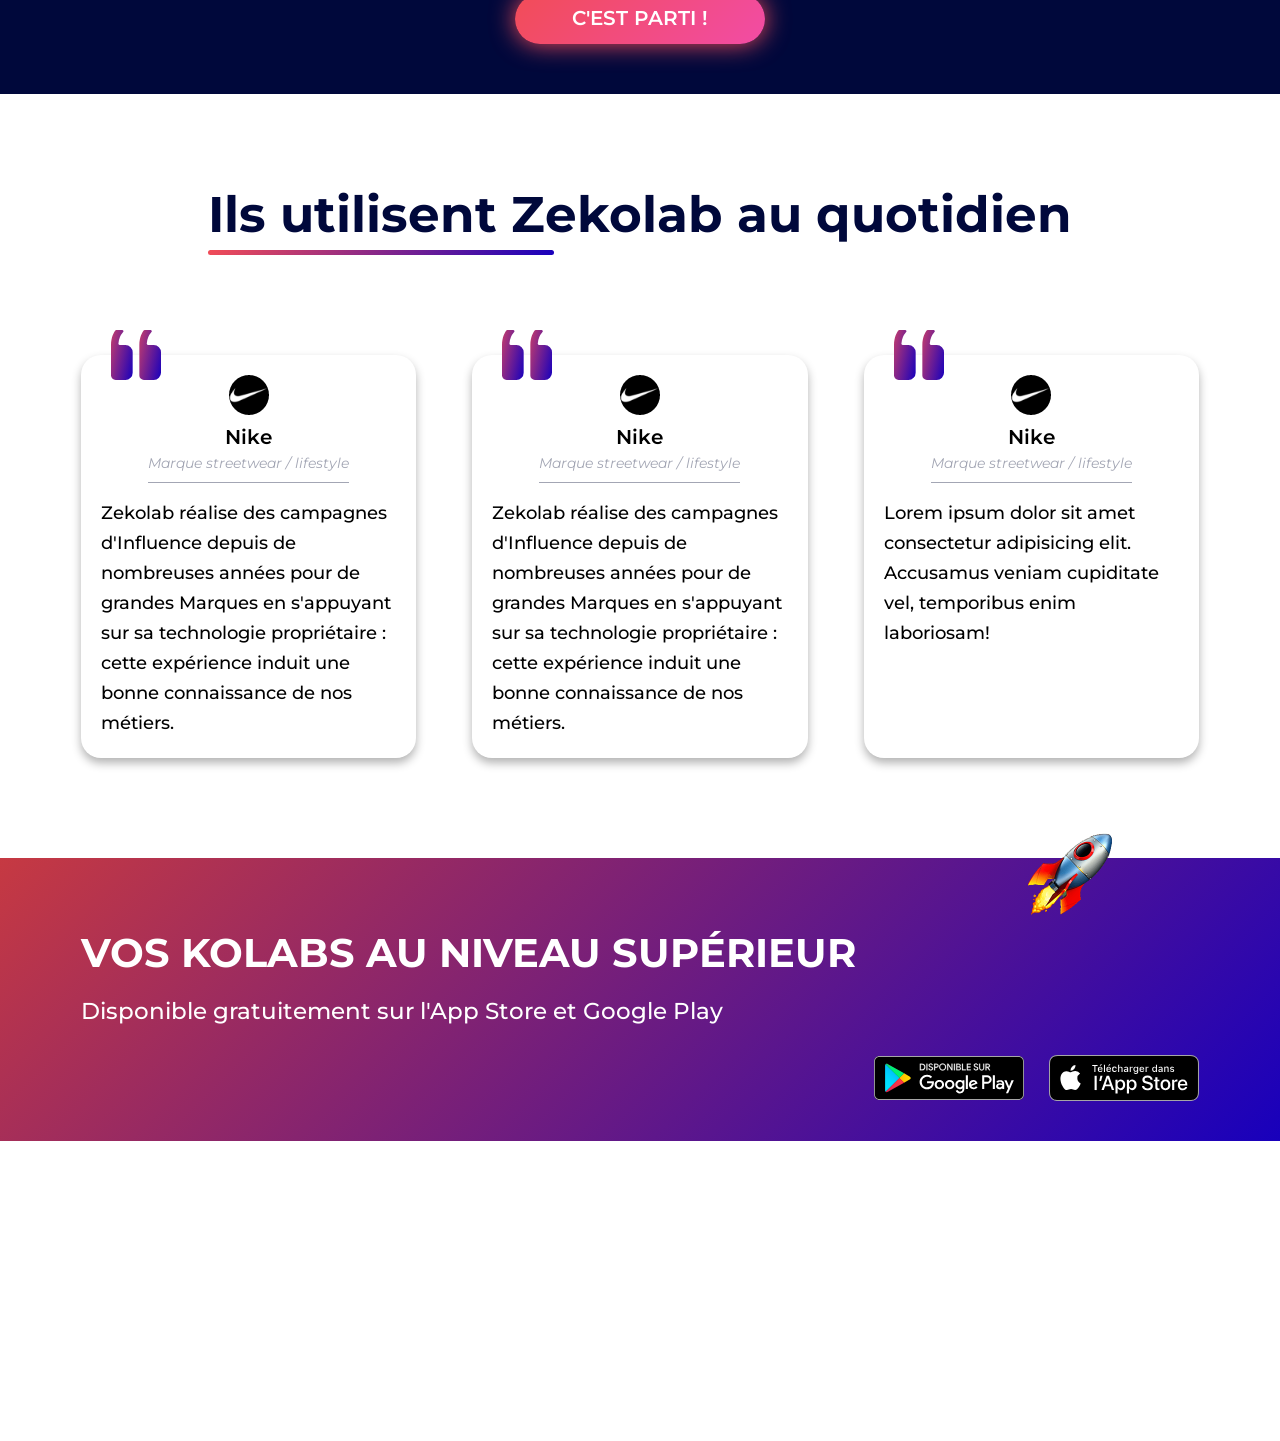
==== commit 43a986c7: "Fixing height of the hero" ====
--- a/index.html
+++ b/index.html
@@ -25,7 +25,8 @@
                     <h2 style="color:red">Zekolab</h2>
                 </div>
                 <ul class="navbar_content row between al-center">
-                    <li><a href="./features/Marques.html" class="navbar_link">Marques</a></li>
+                    <!-- <li><a href="https://kilelx.github.io/Zekolab/features/marques.html" class="navbar_link">Marques</a></li> -->
+                    <li><a href="./features/marques.html" class="navbar_link">Marques</a></li>
                     <li><a href="#" class="navbar_link">Influenceurs</a></li>
                     <div class="navbar_cta-container">
                         <li><a href="#" class="navbar_cta">Télécharger</a></li>
@@ -57,7 +58,7 @@
             <!-- METTRE UN SOURCESET ??? -->
             <div class="hero_right">
                 <img src="./assets/images/mockup-phone-overlay.png" alt="Mockup téléphone Zekolab">
-            </div>  
+            </div>
         </div>
         <div class="container row al-center badge_container">
             <a href="#" class="badge-store">
@@ -173,4 +174,4 @@
     </main>
 </body>
 
-</html>+</html>
--- a/css/styles.css
+++ b/css/styles.css
@@ -490,7 +490,6 @@
   z-index: 0;
   padding-left: 1.6rem;
   padding-right: 1.6rem;
-  height: 100vh;
 }
 .hero h1 {
   color: #FFF;
@@ -634,6 +633,7 @@
   font-size: 1.8rem;
 }
 
+/* === FIXING ISSUE WITH THE HEIGHT === */
 .campain h2 {
   margin-top: 8rem;
 }
@@ -664,14 +664,14 @@
   margin-bottom: 2.5rem;
   text-align: center;
 }
-.campain .block .infos p {
-  font-weight: 500;
-}
 .campain .block .infos ul {
   justify-content: center;
   row-gap: 2.5rem;
   margin-top: 2rem;
 }
+.campain .block .infos_num {
+  font-size: 0.85em;
+}
 .campain .block .mockup {
   width: 48%;
 }
@@ -680,7 +680,7 @@
     width: 60%;
   }
   .campain .block .mockup img {
-    margin: 6rem auto !important;
+    margin: 4rem auto 6rem !important;
   }
 }
 .campain .block .mockup img {
@@ -711,14 +711,21 @@
   list-style-type: disc;
 }
 .campain .block:nth-child(3) ul li {
-  margin-bottom: 1.5rem;
+  margin-bottom: 1rem;
   margin-left: 16px;
 }
 .campain .block:nth-child(3) ul li span {
   font-weight: 600;
+  font-size: 0.9em;
+}
+.campain .block:nth-child(4) p {
+  margin-bottom: 1rem;
 }
 .campain .block:nth-child(5) ul {
   list-style-type: disc;
+}
+.campain .block:nth-child(5) ul li {
+  margin-bottom: 1rem;
 }
 
 a {
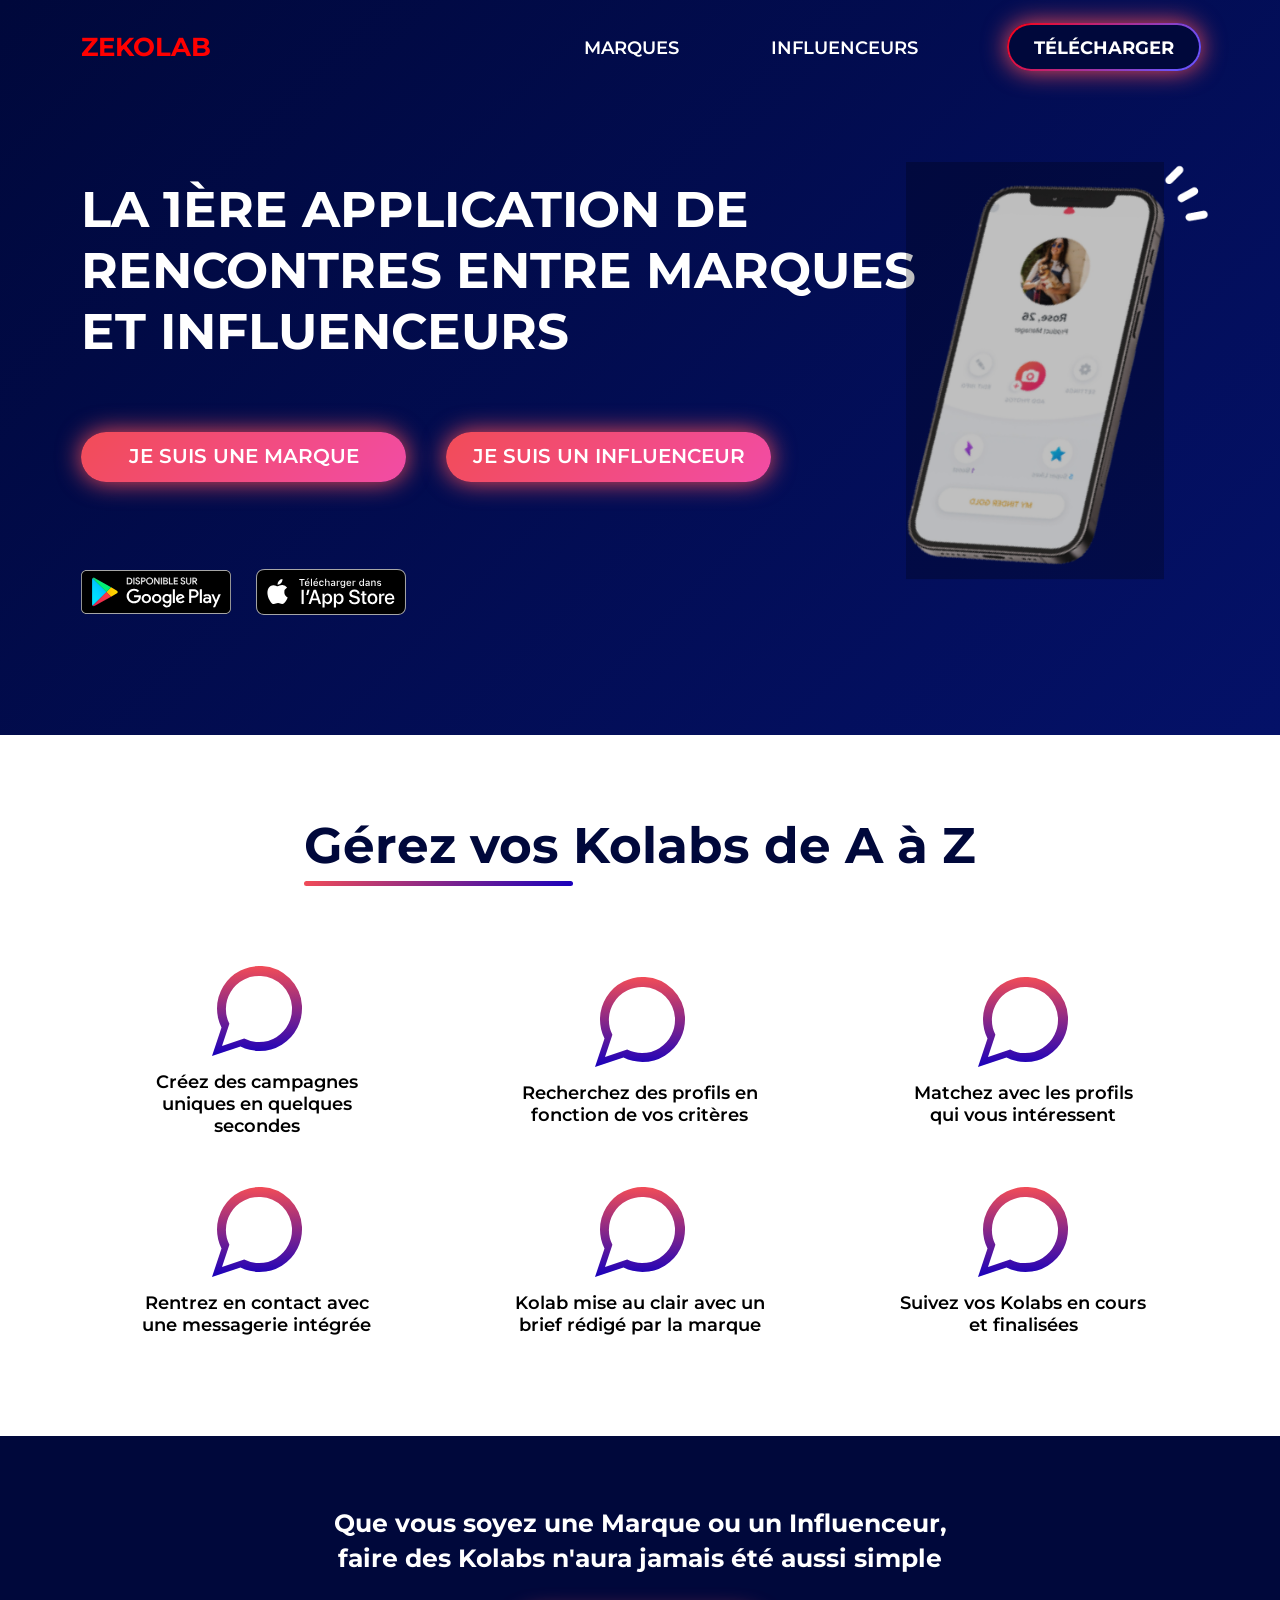
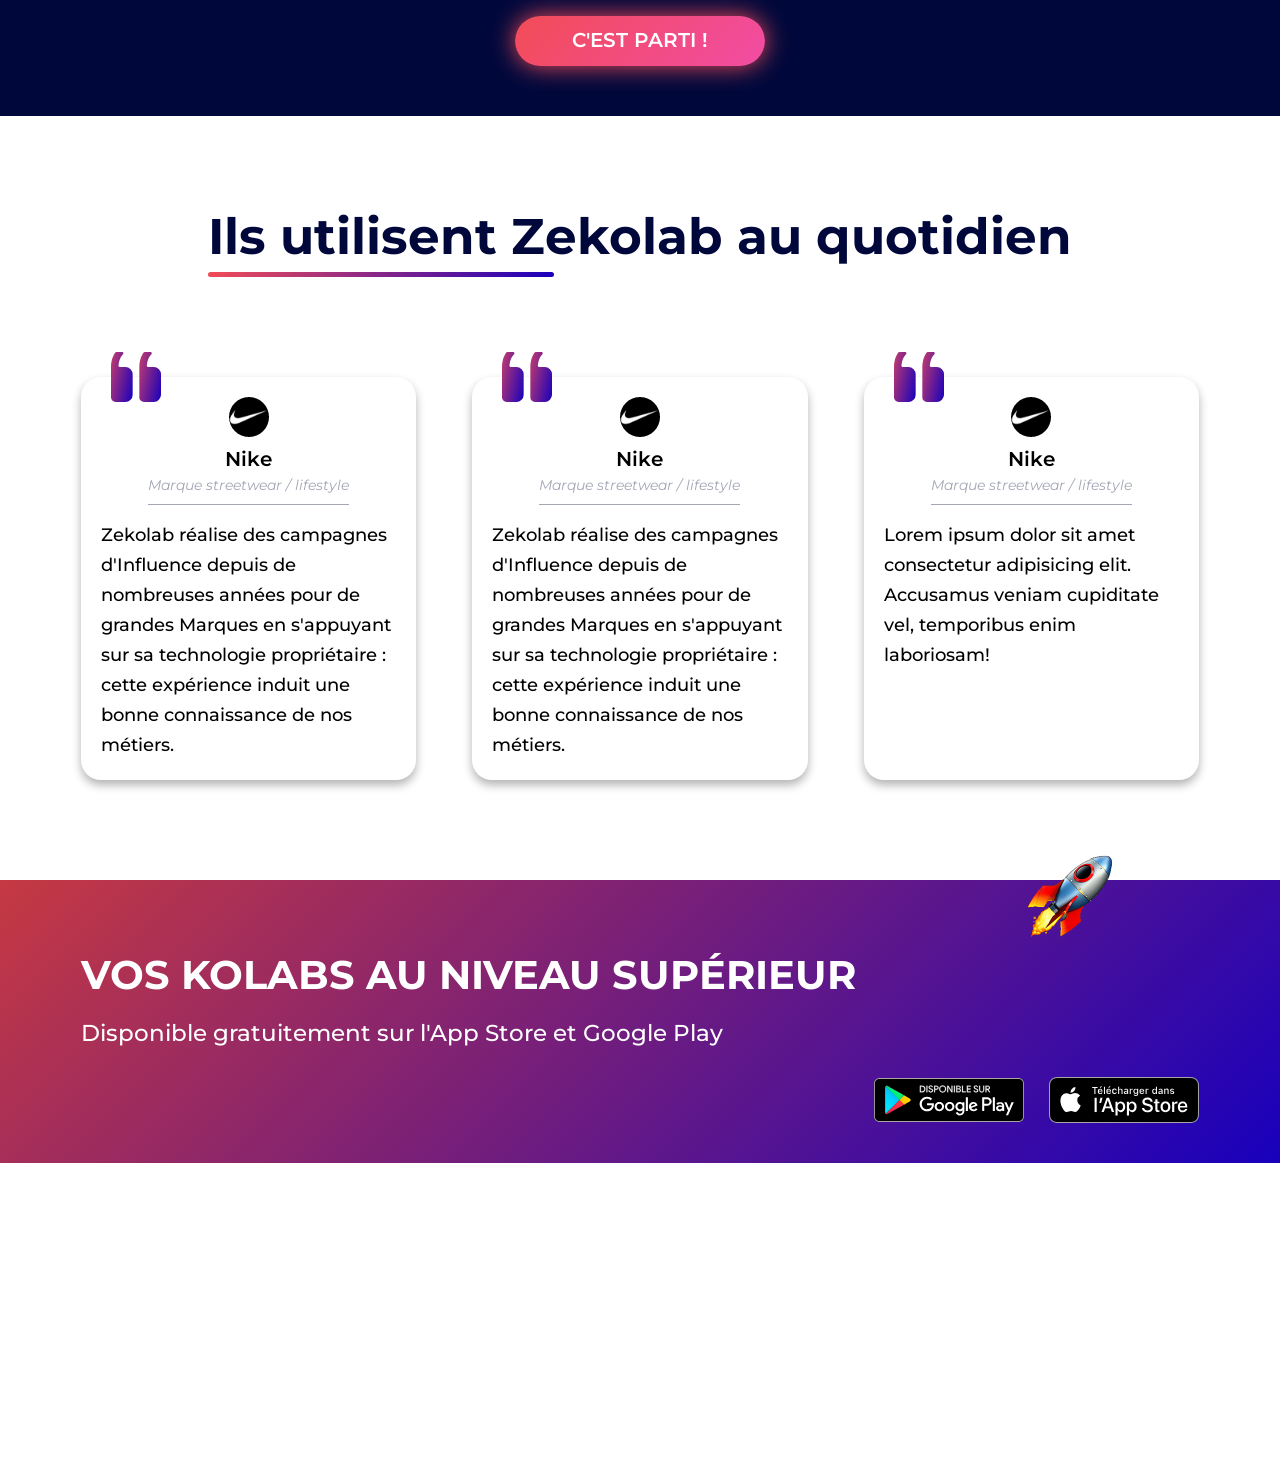
==== commit dd348060: "Fixing height of the hero" ====
--- a/index.html
+++ b/index.html
@@ -81,27 +81,27 @@
             <article class="features_block">
                 <div class="features-article">
                     <img src="./assets/images/Groupe 26.svg" alt="">
-                    <p>Créez des campagnes uniques en qlq secondes</p>
+                    <p>Créez des campagnes uniques en quelques secondes</p>
                 </div>
                 <div class="features-article">
                     <img src="./assets/images/Groupe 26.svg" alt="">
-                    <p>Créez des campagnes uniques en qlq secondes</p>
+                    <p>Recherchez des profils en fonction de vos critères</p>
                 </div>
                 <div class="features-article">
                     <img src="./assets/images/Groupe 26.svg" alt="">
-                    <p>Créez des campagnes uniques en qlq secondes</p>
+                    <p>Matchez avec les profils qui vous intéressent</p>
                 </div>
                 <div class="features-article">
                     <img src="./assets/images/Groupe 26.svg" alt="">
-                    <p>Créez des campagnes uniques en qlq secondes</p>
+                    <p>Rentrez en contact avec une messagerie intégrée</p>
                 </div>
                 <div class="features-article">
                     <img src="./assets/images/Groupe 26.svg" alt="">
-                    <p>Créez des campagnes uniques en qlq secondes</p>
+                    <p>Kolab mise au clair avec un brief rédigé par la marque</p>
                 </div>
                 <div class="features-article">
                     <img src="./assets/images/Groupe 26.svg" alt="">
-                    <p>Créez des campagnes uniques en qlq secondes</p>
+                    <p>Suivez vos Kolabs en cours et finalisées</p>
                 </div>
             </article>
         </section>
--- a/css/styles.css
+++ b/css/styles.css
@@ -692,7 +692,10 @@
 .campain .block:nth-child(even) {
   flex-direction: row-reverse;
 }
-.campain .block:nth-child(1) li {
+.campain .block:nth-child(1) .infos p {
+  text-align: center;
+}
+.campain .block:nth-child(1) .infos li {
   padding: 0.5rem 1rem;
   border-radius: 2rem;
   box-shadow: 0 5px 10px #d9d9d9;
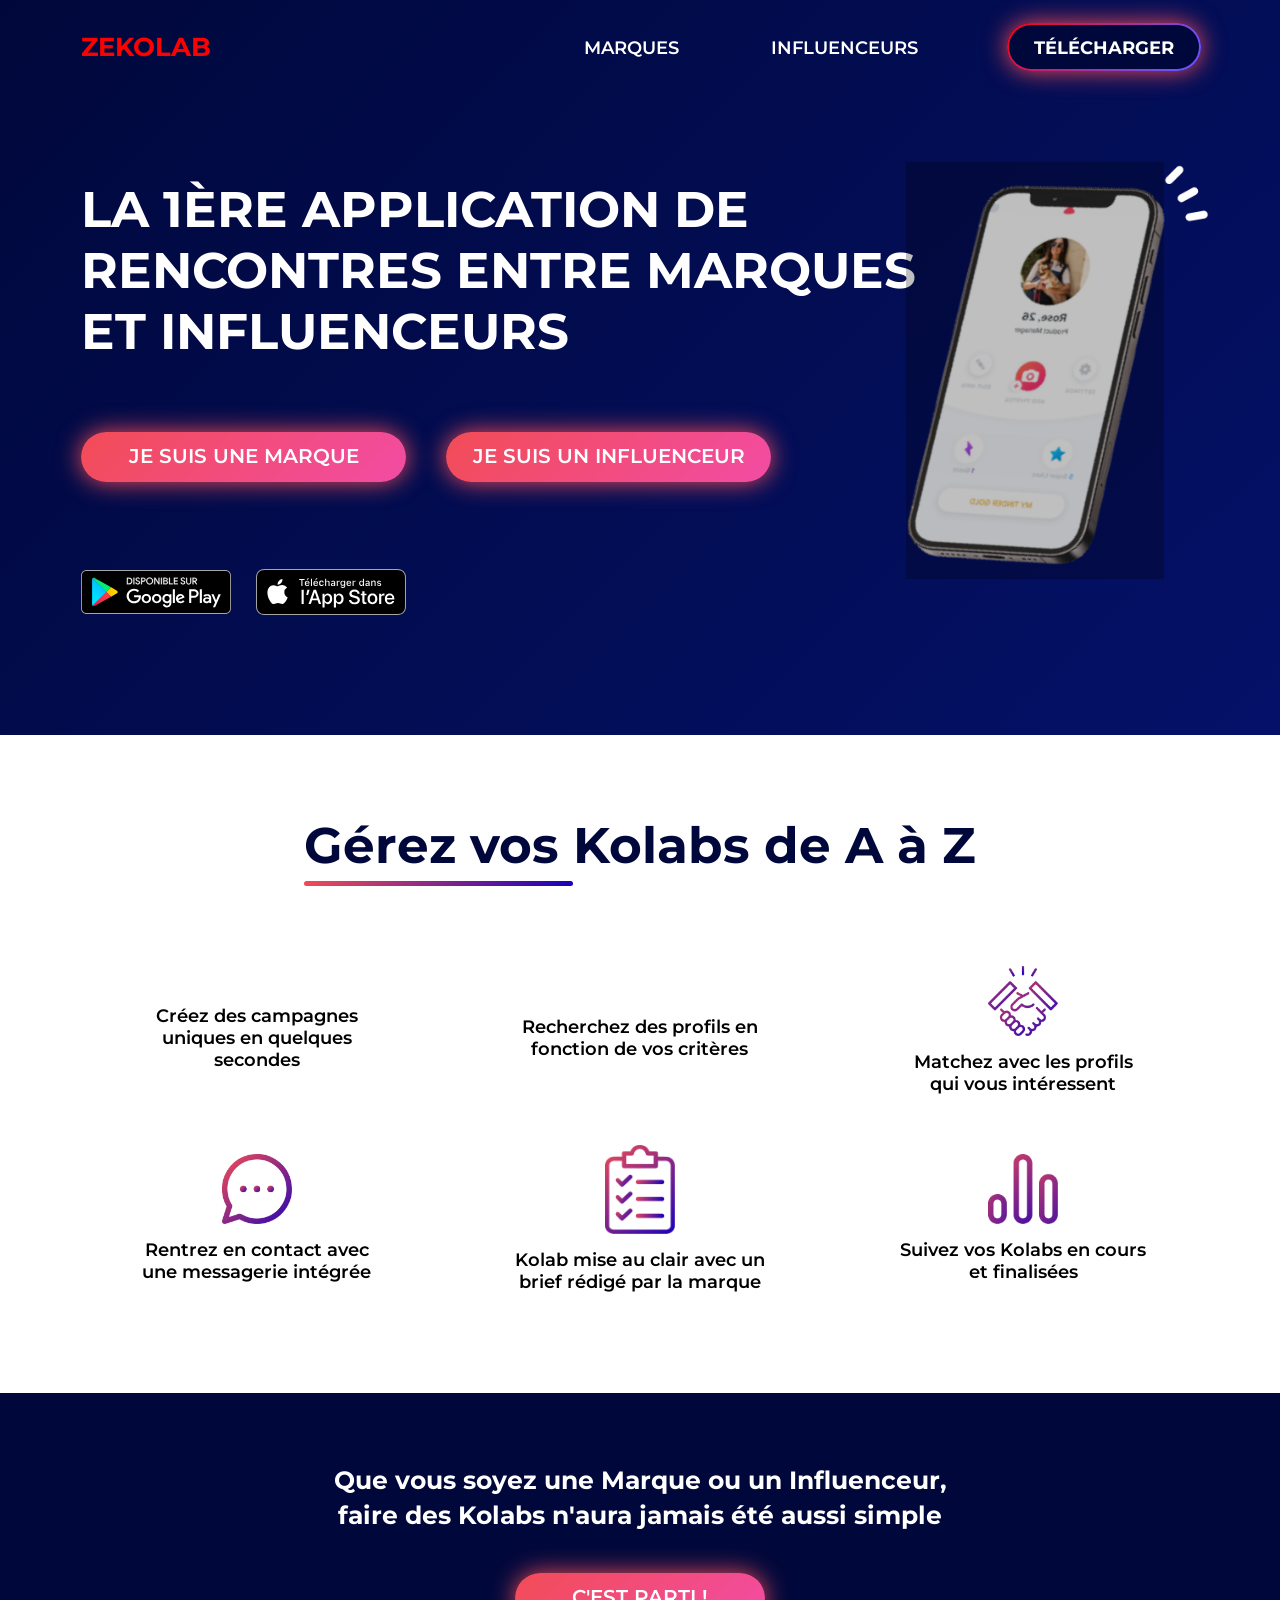
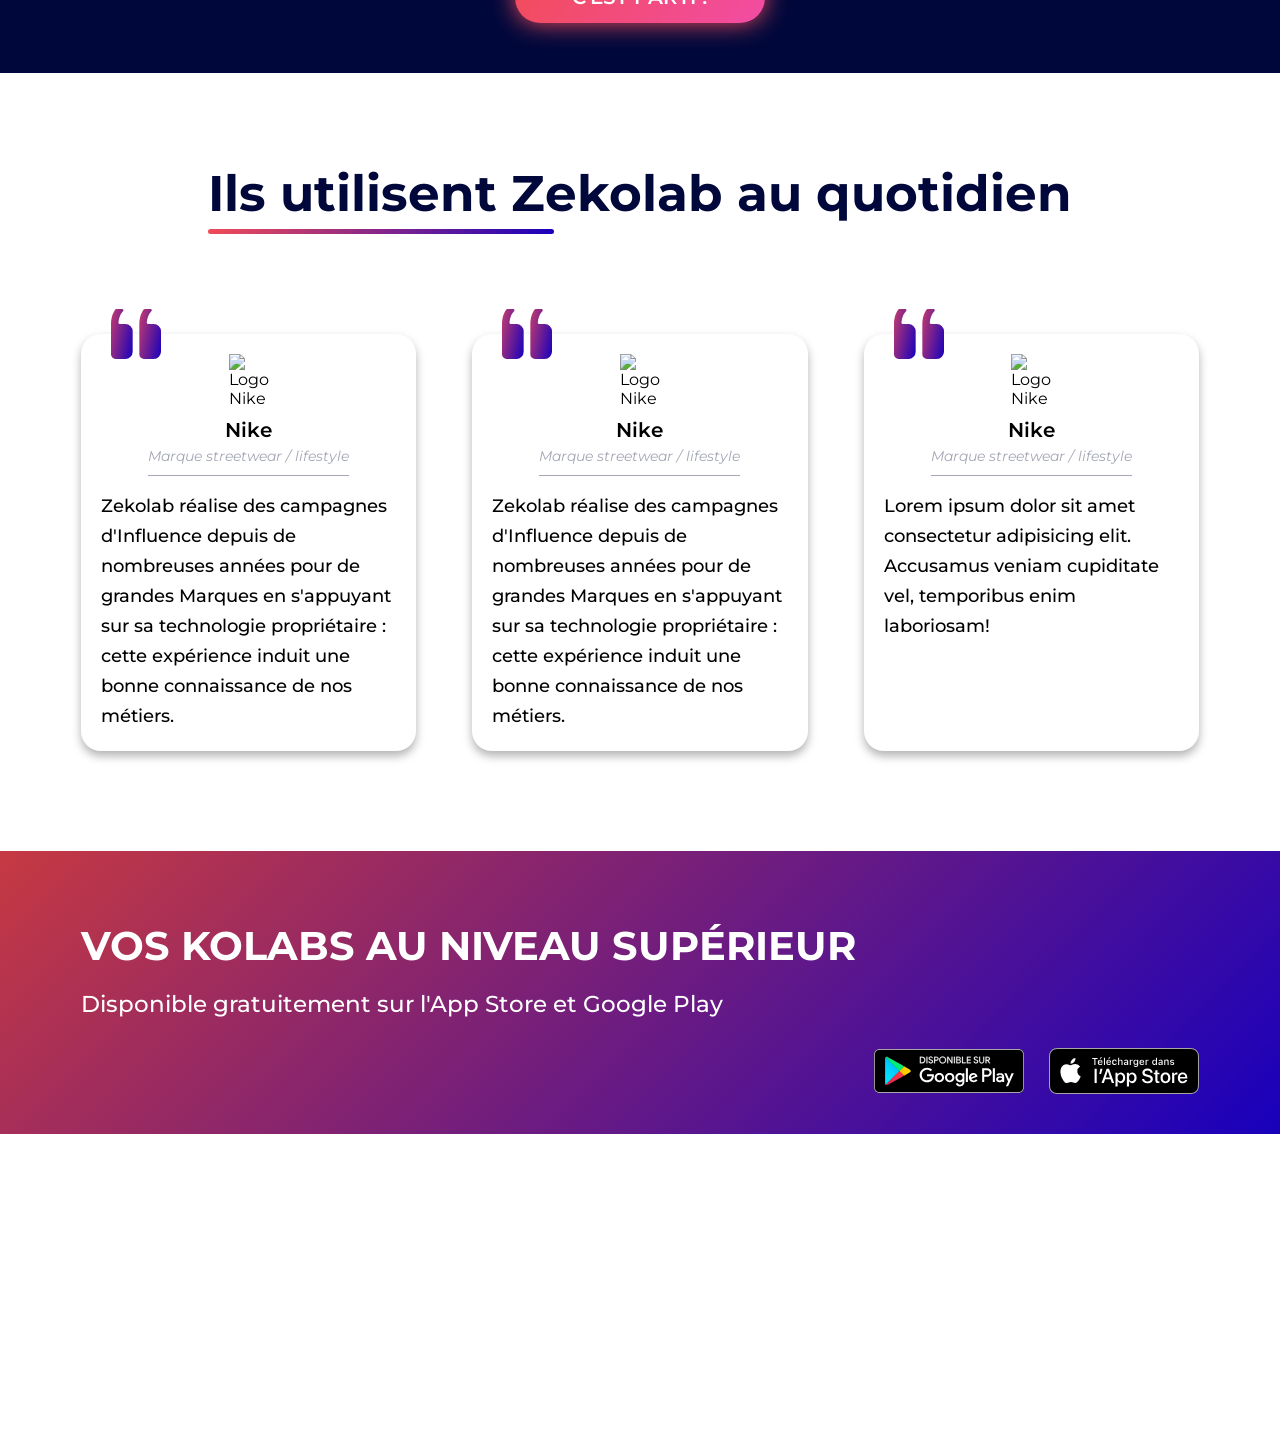
==== commit 25ab937c: "Adding icons" ====
--- a/index.html
+++ b/index.html
@@ -25,8 +25,8 @@
                     <h2 style="color:red">Zekolab</h2>
                 </div>
                 <ul class="navbar_content row between al-center">
-                    <!-- <li><a href="https://kilelx.github.io/Zekolab/features/marques.html" class="navbar_link">Marques</a></li> -->
-                    <li><a href="./features/marques.html" class="navbar_link">Marques</a></li>
+                    <li><a href="https://kilelx.github.io/Zekolab/features/marques.html" class="navbar_link">Marques</a></li>
+                    <!-- <li><a href="./features/marques.html" class="navbar_link">Marques</a></li> -->
                     <li><a href="#" class="navbar_link">Influenceurs</a></li>
                     <div class="navbar_cta-container">
                         <li><a href="#" class="navbar_cta">Télécharger</a></li>
@@ -80,27 +80,27 @@
 
             <article class="features_block">
                 <div class="features-article">
-                    <img src="./assets/images/Groupe 26.svg" alt="">
+                    <img src="./assets/images/" alt="">
                     <p>Créez des campagnes uniques en quelques secondes</p>
                 </div>
                 <div class="features-article">
-                    <img src="./assets/images/Groupe 26.svg" alt="">
+                    <img src="./assets/images/" alt="">
                     <p>Recherchez des profils en fonction de vos critères</p>
                 </div>
                 <div class="features-article">
-                    <img src="./assets/images/Groupe 26.svg" alt="">
+                    <img src="./assets/images/icon-handshake.png" alt="">
                     <p>Matchez avec les profils qui vous intéressent</p>
                 </div>
                 <div class="features-article">
-                    <img src="./assets/images/Groupe 26.svg" alt="">
+                    <img src="./assets/images/icon-message.png" alt="">
                     <p>Rentrez en contact avec une messagerie intégrée</p>
                 </div>
                 <div class="features-article">
-                    <img src="./assets/images/Groupe 26.svg" alt="">
+                    <img src="./assets/images/icon-brief.png" alt="">
                     <p>Kolab mise au clair avec un brief rédigé par la marque</p>
                 </div>
                 <div class="features-article">
-                    <img src="./assets/images/Groupe 26.svg" alt="">
+                    <img src="./assets/images/icon-charts.png" alt="">
                     <p>Suivez vos Kolabs en cours et finalisées</p>
                 </div>
             </article>
--- a/css/styles.css
+++ b/css/styles.css
@@ -616,6 +616,7 @@
   width: 25rem;
   display: flex;
   flex-direction: column;
+  align-items: center;
 }
 @media (max-width: 600px) {
   .features-article {
@@ -623,8 +624,8 @@
   }
 }
 .features-article img {
-  height: 90px;
-  width: auto;
+  width: 7rem;
+  height: auto;
   margin-bottom: 1.5rem;
 }
 .features-article p {
@@ -702,10 +703,13 @@
   margin-right: 2rem;
 }
 .campain .block:nth-child(2) .infos > div {
-  justify-content: space-evenly;
+  justify-content: center;
 }
 .campain .block:nth-child(2) .infos > div img {
   margin: 0 0 2.5rem;
+}
+.campain .block:nth-child(2) .infos > div img:first-child {
+  margin-right: 4rem;
 }
 .campain .block:nth-child(2) p {
   margin-bottom: 1.5rem;
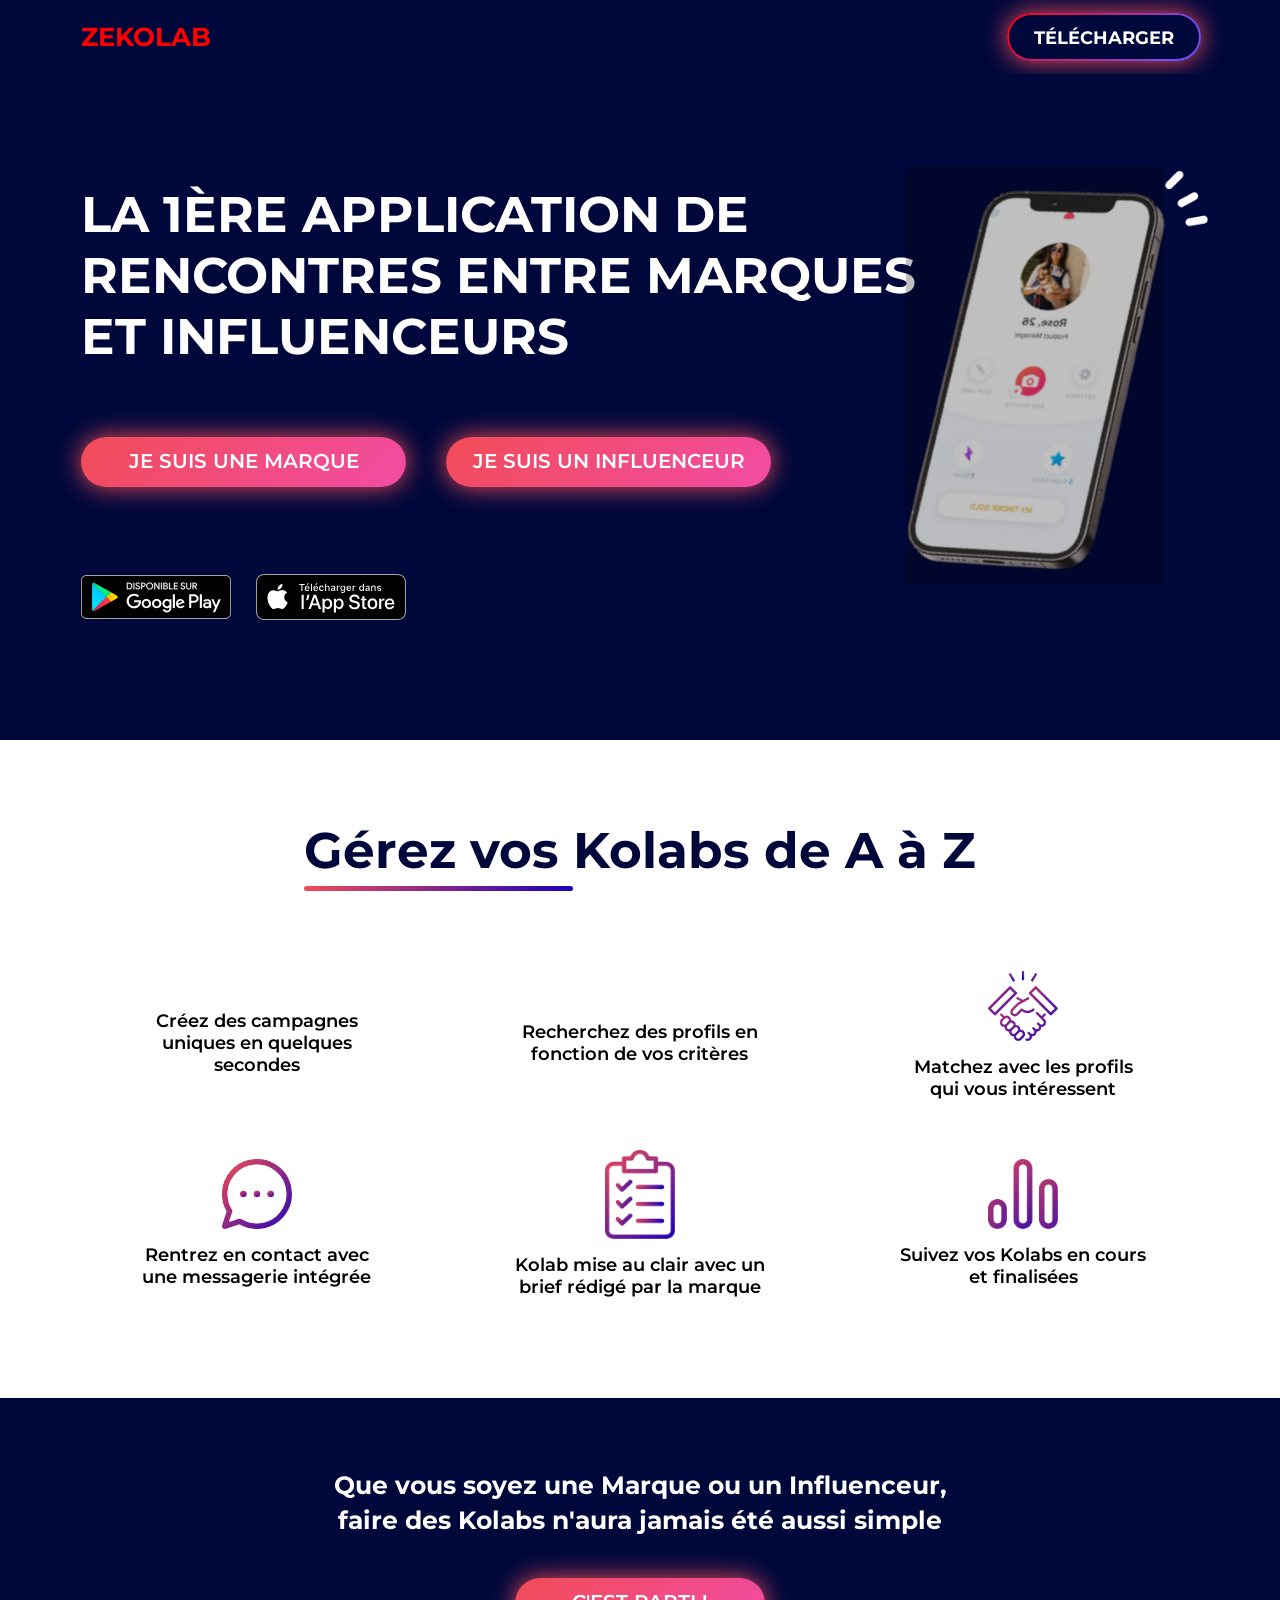
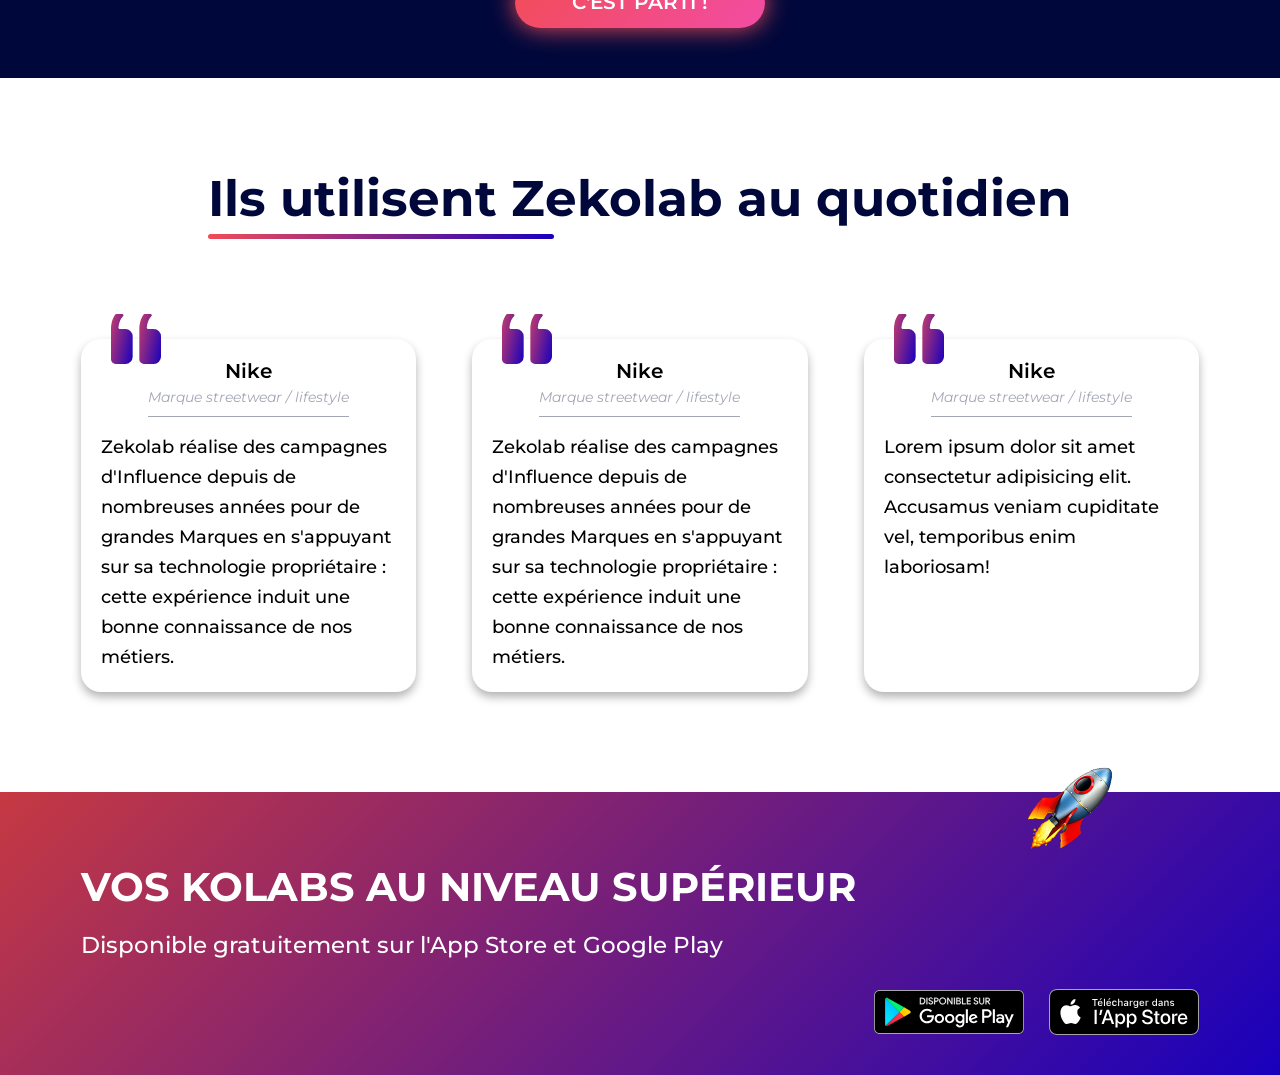
==== commit 17c688cc: "Modify the hero's color" ====
--- a/index.html
+++ b/index.html
@@ -16,30 +16,51 @@
 </head>
 
 <body>
+    <!-- <div class="header header-sticky not-visible">
+        <nav class="container navbar row between" role="navigation">
+            <div class="logo">
+                <h2 style="color:red">Zekolab</h2>
+            </div>
+            <ul class="navbar_content row between al-center">
+                <!-- <li><a href="https://kilelx.github.io/Zekolab/features/marques.html" class="navbar_link">Marques</a></li> -->
+                <!-- <li><a href="./features/marques.html" class="navbar_link">Marques</a></li>
+                <li><a href="#" class="navbar_link">Influenceurs</a></li>
+                <div class="navbar_cta-container">
+                    <li><a href="#" class="navbar_cta">Télécharger</a></li>
+                </div>
+            </ul>
+            <label for="toggle-burger" class="burger-menu">
+                <input type="checkbox" id="toggle-burger" />
+                <span class="icon_burger-top"></span>
+                <span class="icon_burger-mid"></span>
+                <span class="icon_burger-bottom"></span>
+            </label>
+        </nav>
+    </div> -->
 
+    <header class="header">
+        <nav class="container navbar row between" role="navigation">
+            <div class="logo">
+                <h2 style="color:red">Zekolab</h2>
+            </div>
+            <ul class="navbar_content row between al-center">
+                <!-- <li><a href="https://kilelx.github.io/Zekolab/features/marques.html" class="navbar_link">Marques</a></li> -->
+                <li><a href="./features/marques.html" class="navbar_link">Marques</a></li>
+                <li><a href="#" class="navbar_link">Influenceurs</a></li>
+                <div class="navbar_cta-container">
+                    <li><a href="#" class="navbar_cta">Télécharger</a></li>
+                </div>
+            </ul>
+            <label for="toggle-burger" class="burger-menu">
+                <input type="checkbox" id="toggle-burger" />
+                <span class="icon_burger-top"></span>
+                <span class="icon_burger-mid"></span>
+                <span class="icon_burger-bottom"></span>
+            </label>
+        </nav>
+    </header>
     <section class="hero">
 
-        <header>
-            <nav class="container navbar row between" role="navigation">
-                <div class="logo">
-                    <h2 style="color:red">Zekolab</h2>
-                </div>
-                <ul class="navbar_content row between al-center">
-                    <li><a href="https://kilelx.github.io/Zekolab/features/marques.html" class="navbar_link">Marques</a></li>
-                    <!-- <li><a href="./features/marques.html" class="navbar_link">Marques</a></li> -->
-                    <li><a href="#" class="navbar_link">Influenceurs</a></li>
-                    <div class="navbar_cta-container">
-                        <li><a href="#" class="navbar_cta">Télécharger</a></li>
-                    </div>
-                </ul>
-                <label for="toggle-burger" class="burger-menu">
-                    <input type="checkbox" id="toggle-burger" />
-                    <span class="icon_burger-top"></span>
-                    <span class="icon_burger-mid"></span>
-                    <span class="icon_burger-bottom"></span>
-                </label>
-            </nav>
-        </header>
 
         <div class="container hero-content row between">
             <div class="hero_left">
@@ -47,7 +68,7 @@
 
                 <div class="row container-ctas">
                     <div class="btn_container btn-red">
-                        <a href="#" class="btn">Je suis une marque</a>
+                        <a href="./features/marques.html" class="btn">Je suis une marque</a>
                     </div>
                     <div class="btn_container btn-red">
                         <a href="#" class="btn">Je suis un influenceur</a>
@@ -71,7 +92,7 @@
     </section>
 
     <main role="main">
-        <section class="container features">
+        <section class="container features toggle-sticky">
 
             <div class="title_container">
                 <h2 class="title-big">Gérez vos Kolabs de <nobr>A à Z</nobr>
@@ -125,7 +146,7 @@
             <!-- <div class="feedbacks_container row between"> -->
             <div class="feedbacks_container">
                 <article>
-                    <img src="./assets/images/fdbck-logo-1.png" alt="Logo Nike">
+                    <!-- <img src="./assets/images/fdbck-logo-1.png" alt="Logo Nike"> -->
                     <p class="brand-name">Nike</p>
                     <p class="brand-desc">Marque streetwear / lifestyle</p>
                     <p class="brand-text">
@@ -135,7 +156,7 @@
                     </p>
                 </article>
                 <article>
-                    <img src="./assets/images/fdbck-logo-1.png" alt="Logo Nike">
+                    <!-- <img src="./assets/images/fdbck-logo-1.png" alt="Logo Nike"> -->
                     <p class="brand-name">Nike</p>
                     <p class="brand-desc">Marque streetwear / lifestyle</p>
                     <p class="brand-text">
@@ -145,7 +166,7 @@
                     </p>
                 </article>
                 <article>
-                    <img src="./assets/images/fdbck-logo-1.png" alt="Logo Nike">
+                    <!-- <img src="./assets/images/fdbck-logo-1.png" alt="Logo Nike"> -->
                     <p class="brand-name">Nike</p>
                     <p class="brand-desc">Marque streetwear / lifestyle</p>
                     <p class="brand-text">
--- a/css/styles.css
+++ b/css/styles.css
@@ -139,6 +139,11 @@
   }
 }
 
+/* === CLASSES === */
+.overflow-hidden {
+  overflow: hidden;
+}
+
 /* === TITLE === */
 .title_container {
   text-align: center;
@@ -163,17 +168,13 @@
   position: absolute;
   bottom: -1rem;
   left: 0;
+  z-index: -1;
 }
 @media (max-width: 767px) {
   .title-big {
     font-size: 3.5rem;
     line-height: 4.5rem;
   }
-}
-
-/* === CLASSES === */
-.overflow-hidden {
-  overflow: hidden;
 }
 
 /* === GO SECTION === */
@@ -293,7 +294,6 @@
 .level-up {
   background: transparent linear-gradient(135deg, #C63942, #1800BC);
   padding: 7rem 0 4rem;
-  margin-bottom: 30rem;
   color: #FFF;
 }
 .level-up > div {
@@ -305,7 +305,7 @@
   position: absolute;
   width: 9rem;
   height: 9rem;
-  background: transparent url(../assets/images/fusee-icon.png) no-repeat center;
+  background: transparent url(../assets/images/img-rocket.png) no-repeat center;
   background-size: contain;
   top: -10rem;
   right: 10rem;
@@ -346,6 +346,55 @@
   }
 }
 
+/* === FAQ === */
+.faq {
+  padding: 3rem 2rem 3rem;
+  margin-top: 75px;
+}
+.faq h1 {
+  text-align: center;
+}
+.faq_title {
+  padding-bottom: 2rem;
+}
+.faq .questions {
+  border-bottom: 1px solid hsl(240deg, 5%, 91%);
+}
+.faq .questions.active h2 {
+  font-weight: 700;
+}
+.faq .questions.active img {
+  transform: rotate(180deg) !important;
+}
+.faq .questions.active .invisible-panel {
+  max-height: 150px;
+  margin-bottom: 2rem;
+}
+.faq .questions h2 {
+  font-size: 1rem;
+  font-weight: 400;
+}
+.faq .questions .visible-panel {
+  display: flex;
+  justify-content: space-between;
+  align-items: center;
+  color: var(--des-blue);
+  margin-top: 2rem;
+  margin-bottom: 2.5rem;
+  cursor: pointer;
+}
+.faq .questions .visible-panel img {
+  width: 1.5rem;
+  height: auto;
+  transform: rotate(0deg);
+  transition: transform 0.6s cubic-bezier(0.79, 0.01, 0.15, 0.99);
+}
+.faq .questions .invisible-panel {
+  max-height: 0;
+  overflow: hidden;
+  transition: all 0.6s cubic-bezier(0.79, 0.01, 0.15, 0.99);
+}
+
 :root {
   font-size: 62.5%;
 }
@@ -368,25 +417,46 @@
 }
 
 /* === HEADER === */
-header {
-  padding-top: 2.5rem;
-}
-header .logo {
+.header {
+  padding: 1.5rem 0;
+  background: var(--dark-blue);
+  position: sticky;
+}
+.header .logo {
   display: flex;
   align-items: center;
 }
-header.active {
+.header-sticky {
+  position: fixed;
+  width: 100vw;
+  top: 0;
+  left: 0;
+  background-color: var(--dark-blue);
+  padding: 1.5rem 0 1.5rem;
+  z-index: 10000000000;
+  opacity: 1;
+  transform: translateY(0);
+  transition: transform 0.4s, opacity 0.4s;
+}
+.header-sticky .navbar .burger-menu {
+  top: 1.5rem !important;
+}
+.header-sticky.not-visible {
+  opacity: 0;
+  transform: translateY(-100%);
+}
+.header.active {
   width: 100vw;
   height: 100vh;
   background-color: var(--dark-blue);
-  position: absolute;
+  position: fixed;
   top: 0;
   left: 0;
   z-index: 10;
   padding-left: 1.6rem;
   padding-right: 1.6rem;
 }
-header.active .navbar_content {
+.header.active .navbar_content {
   display: flex;
   flex-direction: column;
   height: 50vh;
@@ -396,36 +466,36 @@
   left: 50vw;
   transform: translateX(-50%) translateY(-50%);
 }
-header.active .navbar_content > li.run-transition {
+.header.active .navbar_content > li.run-transition {
   transition: opacity 0.2s linear;
   opacity: 1;
 }
-header .navbar {
+.header .navbar {
   color: #FFF;
   text-transform: uppercase;
   font-size: 1.75rem;
 }
-header .navbar_content {
+.header .navbar_content {
   width: 55%;
 }
 @media (max-width: 900px) {
-  header .navbar_content {
+  .header .navbar_content {
     display: none;
   }
 }
-header .navbar_link {
+.header .navbar_link {
   font-weight: 600;
 }
-header .navbar_cta {
+.header .navbar_cta {
   font-weight: 700;
 }
-header .navbar_cta-container {
+.header .navbar_cta-container {
   background-color: var(--dark-blue);
   border-radius: 3rem;
   padding: 1.2rem 2.5rem 1.1rem;
   position: relative;
 }
-header .navbar_cta-container::before {
+.header .navbar_cta-container::before {
   content: "";
   display: block;
   border-radius: inherit;
@@ -442,10 +512,10 @@
   background-size: 200%;
   transition: background-position 0.3s ease-in-out;
 }
-header .navbar_cta-container:hover::before {
+.header .navbar_cta-container:hover::before {
   background-position: right;
 }
-header .navbar .burger-menu {
+.header .navbar .burger-menu {
   display: flex;
   flex-direction: column;
   width: 28px;
@@ -456,11 +526,11 @@
   z-index: 10000;
 }
 @media (min-width: 900px) {
-  header .navbar .burger-menu {
+  .header .navbar .burger-menu {
     display: none;
   }
 }
-header .navbar .burger-menu .icon_burger-top, header .navbar .burger-menu .icon_burger-bottom, header .navbar .burger-menu .icon_burger-mid {
+.header .navbar .burger-menu .icon_burger-top, .header .navbar .burger-menu .icon_burger-bottom, .header .navbar .burger-menu .icon_burger-mid {
   background: #fff;
   border-radius: 10px;
   height: 4px;
@@ -469,23 +539,32 @@
   transform-origin: center left;
   transition: 0.4s cubic-bezier(0.68, -0.6, 0.32, 1.6);
 }
-header .navbar .burger-menu input[type=checkbox] {
+.header .navbar .burger-menu input[type=checkbox] {
   display: none;
 }
-header .navbar .burger-menu input[type=checkbox]:checked ~ .icon_burger-top {
+.header .navbar .burger-menu input[type=checkbox]:checked ~ .icon_burger-top {
   transform: rotate(0.125turn);
 }
-header .navbar .burger-menu input[type=checkbox]:checked ~ .icon_burger-mid {
+.header .navbar .burger-menu input[type=checkbox]:checked ~ .icon_burger-mid {
   transform: translateX(17.5px);
   opacity: 0;
 }
-header .navbar .burger-menu input[type=checkbox]:checked ~ .icon_burger-bottom {
+.header .navbar .burger-menu input[type=checkbox]:checked ~ .icon_burger-bottom {
   transform: rotate(-0.125turn);
+}
+
+@media (min-width: 900px) {
+  header ul {
+    justify-content: flex-end !important;
+  }
+  header ul > li {
+    display: none;
+  }
 }
 
 /* === HERO === */
 .hero {
-  background: var(--blue-gradient);
+  background-color: var(--dark-blue);
   position: relative;
   z-index: 0;
   padding-left: 1.6rem;
